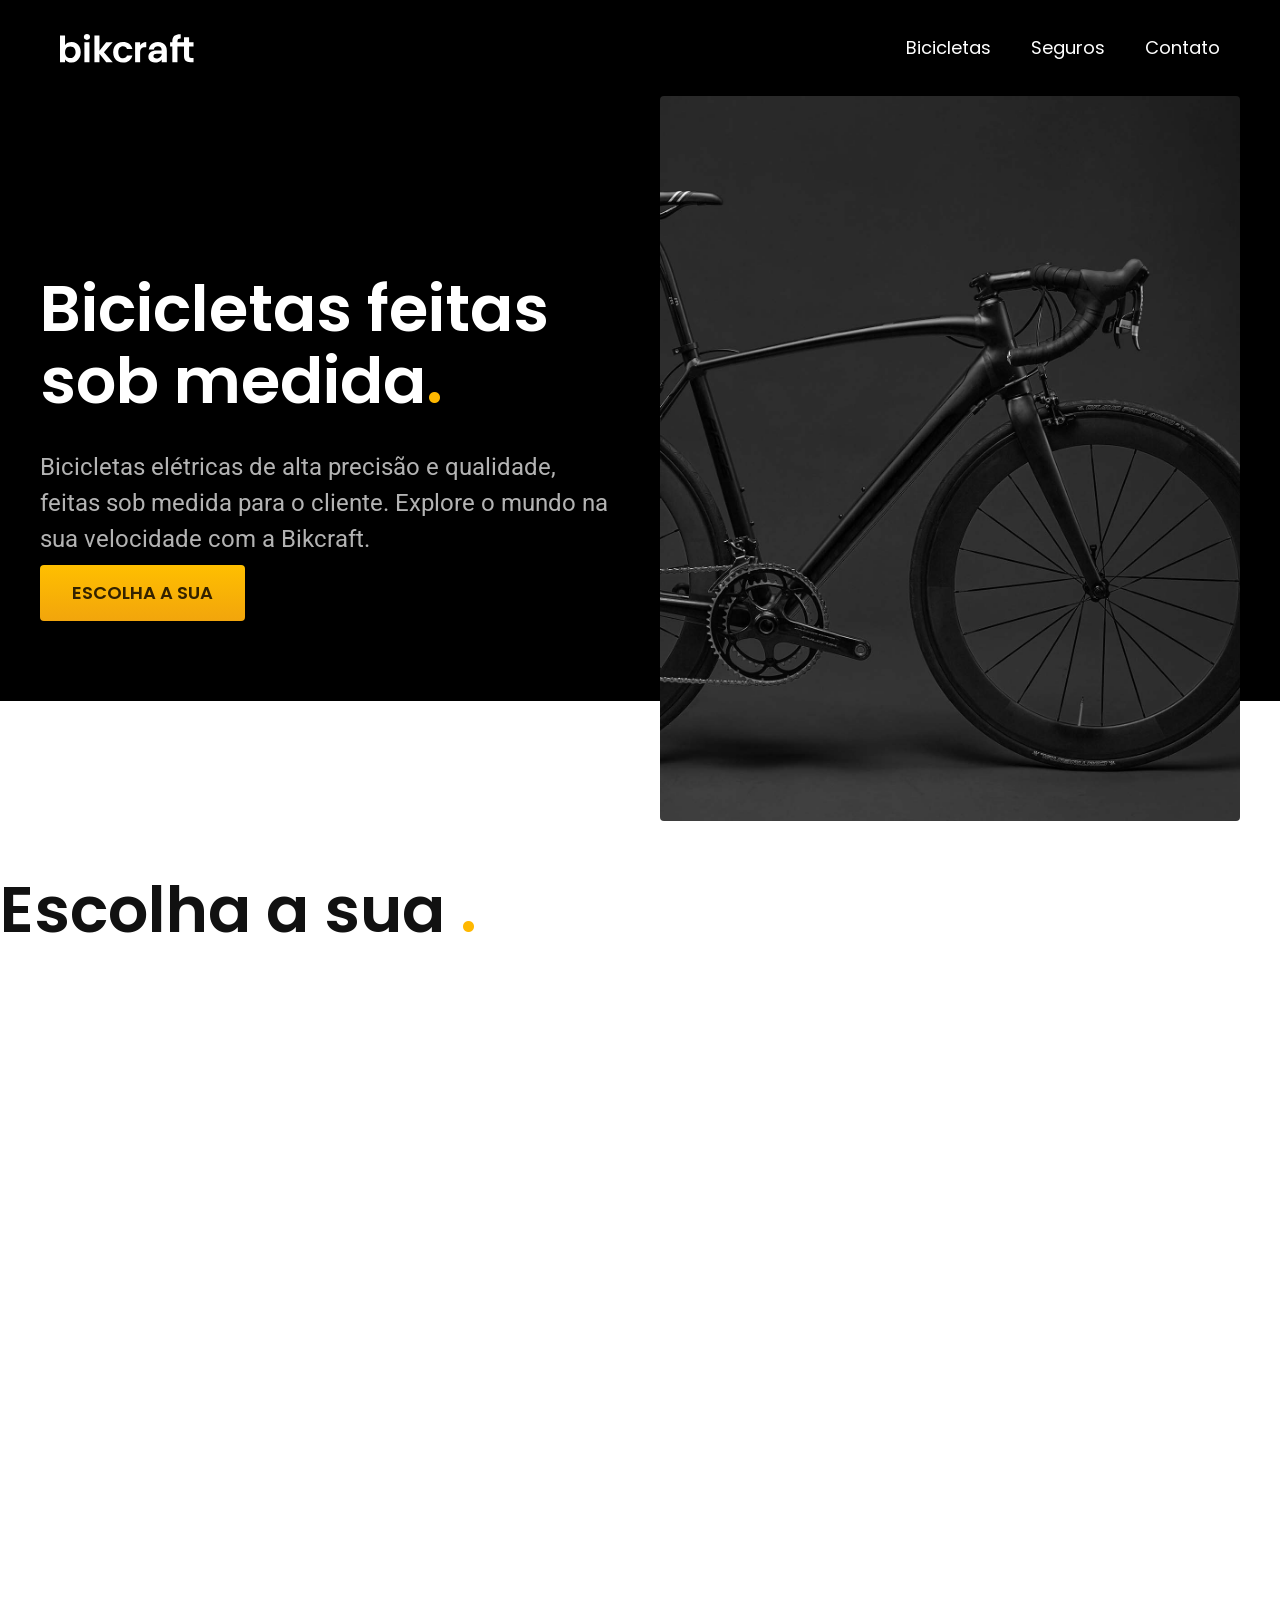
==== index.html @ 8a31b8ec "variáveis de cores e tipografia" ====
<!DOCTYPE html>
<html lang="en">
<head>
    <meta charset="UTF-8">
    <meta name="viewport" content="width=device-width, initial-scale=1.0">
    <title>Bikcraft - Bicicletas Elétricas</title>
    <meta name="description" content="Bicicletas elétricas de alta precisão e qualidade, feitas sob medida para o cliente. Explore o mundo na sua velocidade com a Bikcraft.">

    <link rel="preconnect" href="https://fonts.googleapis.com">
    <link rel="preconnect" href="https://fonts.gstatic.com" crossorigin>
    <link href="https://fonts.googleapis.com/css2?family=Poppins:wght@400;600&family=Roboto:wght@400;500&display=swap" rel="stylesheet">

    <link rel="stylesheet" href="./css/style.css">
</head>
<body>
    <header class="header-bg">
        <div class="header">
            <a href="./"><img src="./img/bikcraft.svg " alt="Bikcraft"></a>
            
            <nav aria-label="primaria" >
                <ul class="header-menu font-1-m">
                    <li><a href="./pages/bicicletas.html">Bicicletas</a></li>
                    <li> <a href="./pages/seguros.html">Seguros</a></li>
                    <li><a href="./pages/contato.html">Contato</a></li>
                </ul>
            </nav>
        </div>
    </header>

    <main class="introducao-bg">
        <div class="introducao">
            <div class="introducao-conteudo">
                <h1 class="font-1-xxl">Bicicletas feitas sob medida<span class="cor-p1">.</span></h1>
                <p class="font-2-l">Bicicletas elétricas de alta precisão e qualidade,  feitas sob medida para o cliente. Explore o mundo na sua velocidade com a Bikcraft. </p>
                <a class="botao" href="./pages/bicicletas.html">Escolha a sua</a>
            </div>
            <div >
                <img src="./img/fotos/introducao.jpg" alt="Bicicleta elétrica preta.">
            </div>
        </div>
    </main>

    <h2 class="font-1-xxl">Escolha a sua <span class="cor-p1">.</span></h2>
</body>
</html>
---- css/style.css ----
@import "./global/global.css";
@import "./utilidades/cores.css";
@import "./utilidades/tipografia.css";

@import "./global/header.css";

@import "./home/introducao.css";


@import "./utilidades/componentes.css";
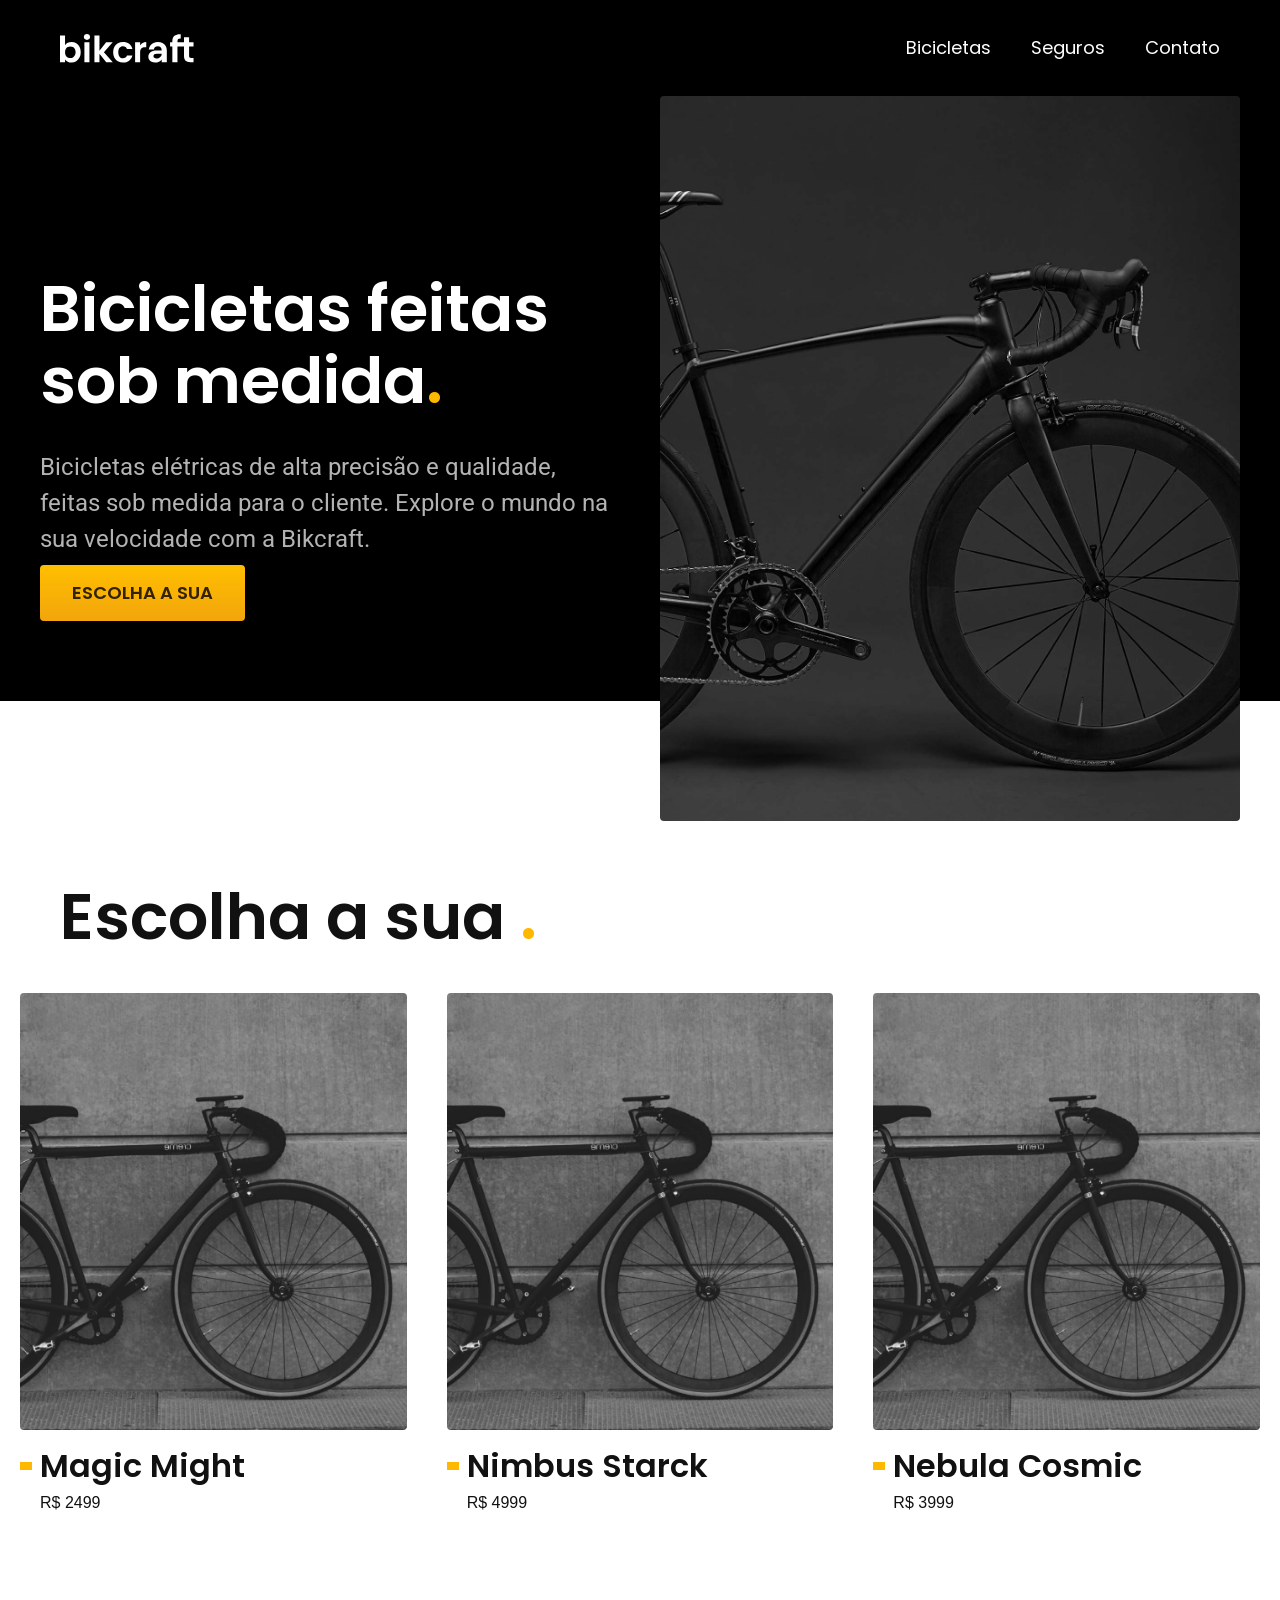
==== commit 4db07814: "style: pag. bicicletas" ====
--- a/index.html
+++ b/index.html
@@ -40,6 +40,36 @@
         </div>
     </main>
 
-    <h2 class="font-1-xxl">Escolha a sua <span class="cor-p1">.</span></h2>
+    <article class="bicicletas-lista">
+        <h2 class="font-1-xxl">Escolha a sua <span class="cor-p1">.</span></h2>
+
+        <ul>
+            <li>
+                <a href="./pages/bicicletas/magic.html">
+                    <img src="./img/bicicletas/magic-home.jpg" alt="Bicicleta preta">
+                    <h3 class="font-1-xl">Magic Might</h3>
+                    <span class="font-2m cor-8">R$ 2499</span>
+                </a>
+            </li>
+
+            <li>
+                <a href="./pages/bicicletas/nimbus.html">
+                    <img src="./img/bicicletas/magic-home.jpg" alt="Bicicleta preta">
+                    <h3 class="font-1-xl">Nimbus Starck</h3>
+                    <span class="font-2m cor-8">R$ 4999</span>
+                </a>
+            </li>
+
+            <li>
+                <a href="./pages/bicicletas/nebula.html">
+                    <img src="./img/bicicletas/magic-home.jpg" alt="Bicicleta preta">
+                    <h3 class="font-1-xl">Nebula Cosmic</h3>
+                    <span class="font-2m cor-8">R$ 3999</span>
+                </a>
+            </li>
+        </ul>
+    </article>
+
+    
 </body>
 </html>
--- a/css/style.css
+++ b/css/style.css
@@ -9,3 +9,4 @@
 
 @import "./utilidades/componentes.css";
 
+@import "./bicicletas/bicicletas-lista.css";
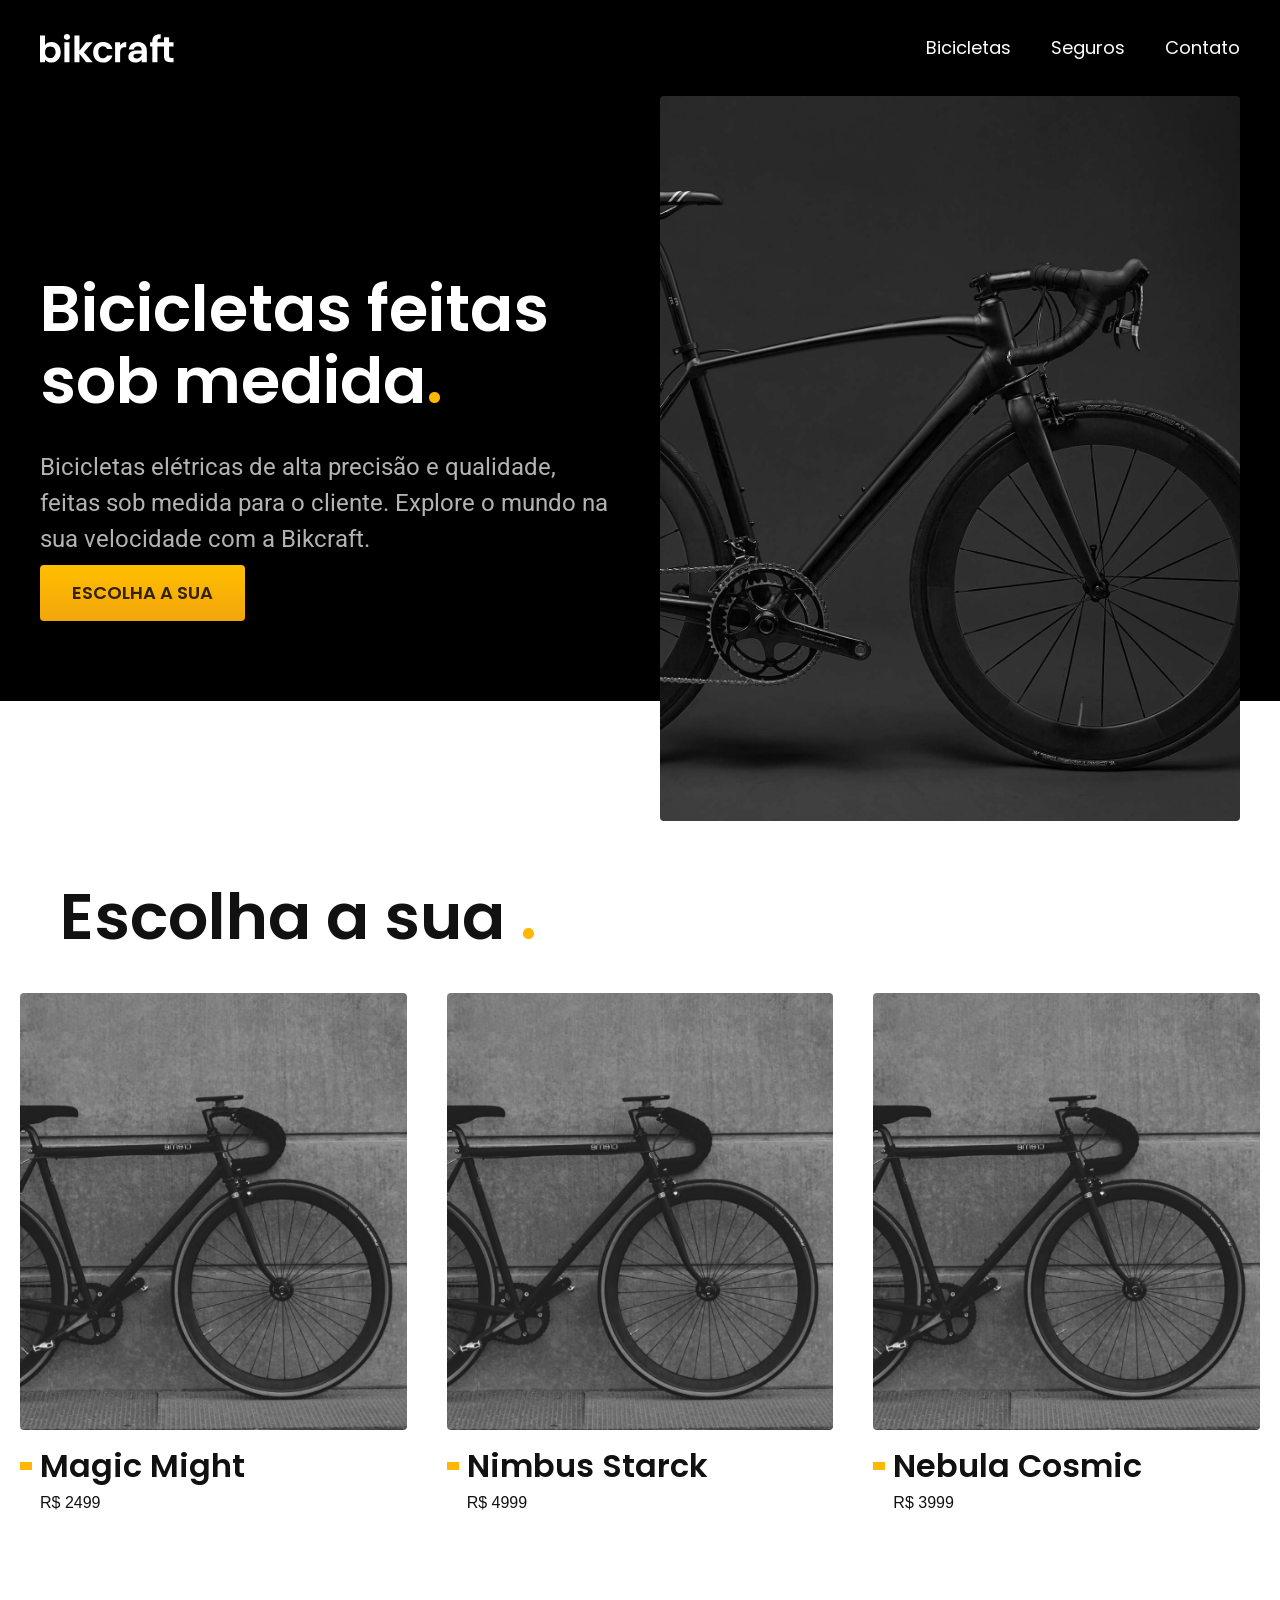
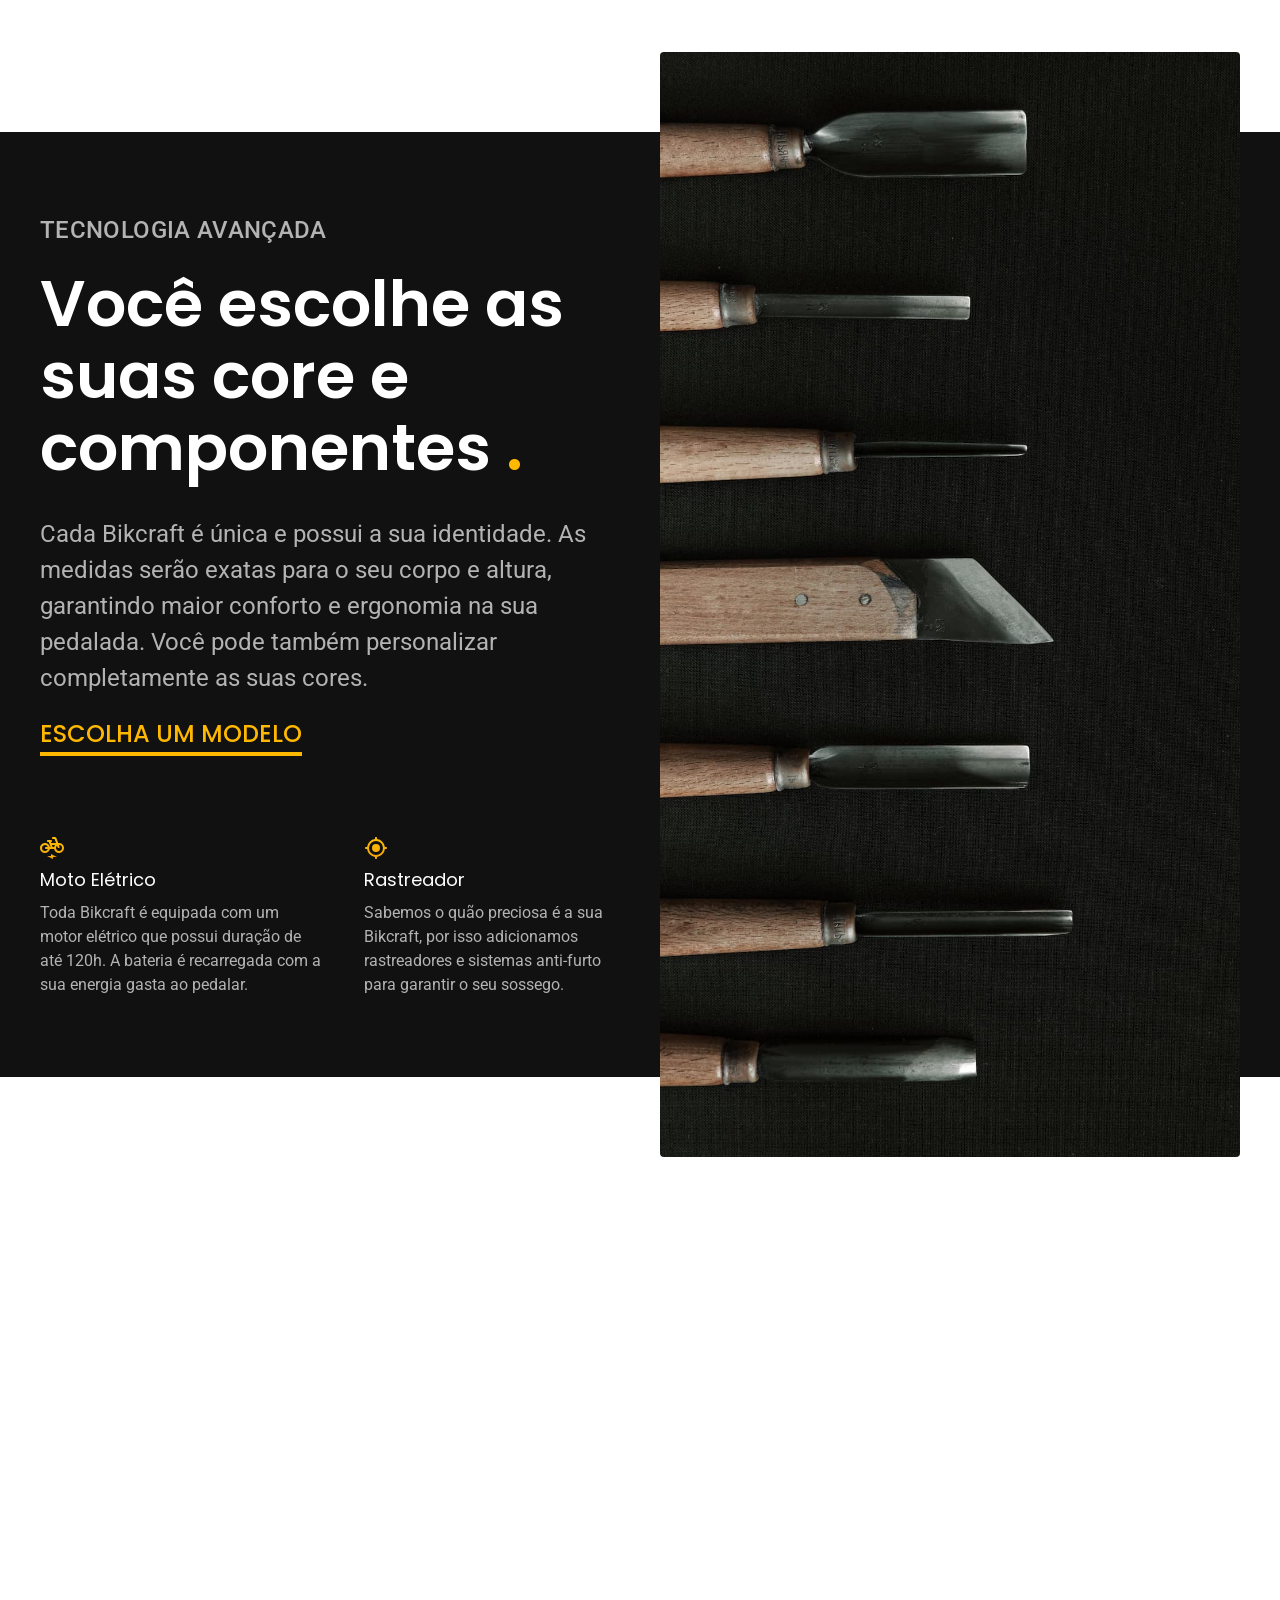
==== commit 1cac2f70: "style: pag. tecnologia" ====
--- a/index.html
+++ b/index.html
@@ -14,7 +14,7 @@
 </head>
 <body>
     <header class="header-bg">
-        <div class="header">
+        <div class="header container">
             <a href="./"><img src="./img/bikcraft.svg " alt="Bikcraft"></a>
             
             <nav aria-label="primaria" >
@@ -28,7 +28,7 @@
     </header>
 
     <main class="introducao-bg">
-        <div class="introducao">
+        <div class="introducao container">
             <div class="introducao-conteudo">
                 <h1 class="font-1-xxl">Bicicletas feitas sob medida<span class="cor-p1">.</span></h1>
                 <p class="font-2-l">Bicicletas elétricas de alta precisão e qualidade,  feitas sob medida para o cliente. Explore o mundo na sua velocidade com a Bikcraft. </p>
@@ -41,7 +41,7 @@
     </main>
 
     <article class="bicicletas-lista">
-        <h2 class="font-1-xxl">Escolha a sua <span class="cor-p1">.</span></h2>
+        <h2 class="container font-1-xxl">Escolha a sua <span class="cor-p1">.</span></h2>
 
         <ul>
             <li>
@@ -70,6 +70,38 @@
         </ul>
     </article>
 
+    <article class="tecnologia-bg">
+        <div class="tecnologia container">
+            <div class="tecnologia-conteudo">
+                <span class="font-2-l-b cor-5">Tecnologia Avançada</span>
+                <h2 class="font-1-xxl cor-1">Você escolhe as suas core e componentes <span class="cor-p1">.</span></h2>
+                <p class="font-2-l cor-5">Cada Bikcraft é única e possui a sua identidade. As medidas serão exatas para o seu corpo e altura, garantindo maior conforto e ergonomia na sua pedalada. Você pode também personalizar completamente as suas cores.
+            </p>
+            <a class="link" href="./pages/bicicletas.html">Escolha um modelo</a>
+
+            <div class="tecnologia-vantagens">
+                <div>
+                    <img src="./img/icones/eletrica.svg" alt="">
+                    <h3 class="font-1-m cor-1">Moto Elétrico</h3>
+                    <p class="font-2-s cor-5">Toda Bikcraft é equipada com um motor elétrico que possui duração de até 120h. A bateria é recarregada com a sua energia gasta ao pedalar.</p>
+                </div>
+
+                <div>
+                    <img src="./img/icones/rastreador.svg" alt="">
+                    <h3 class="font-1-m cor-1">Rastreador</h3>
+                    <p class="font-2-s cor-5">Sabemos o quão preciosa é a sua Bikcraft, por isso adicionamos rastreadores e sistemas anti-furto para garantir o seu sossego.</p>
+                </div>
+
+            </div>
+           
+        </div>
+            <div class="tecnologia-img">
+                <img src="./img/fotos/tecnologia.jpg" alt="">
+            </div>
+        </div>
+
+    </article>
+
     
 </body>
 </html>
--- a/css/style.css
+++ b/css/style.css
@@ -5,6 +5,7 @@
 @import "./global/header.css";
 
 @import "./home/introducao.css";
+@import "./home/tecnologia.css";
 
 
 @import "./utilidades/componentes.css";
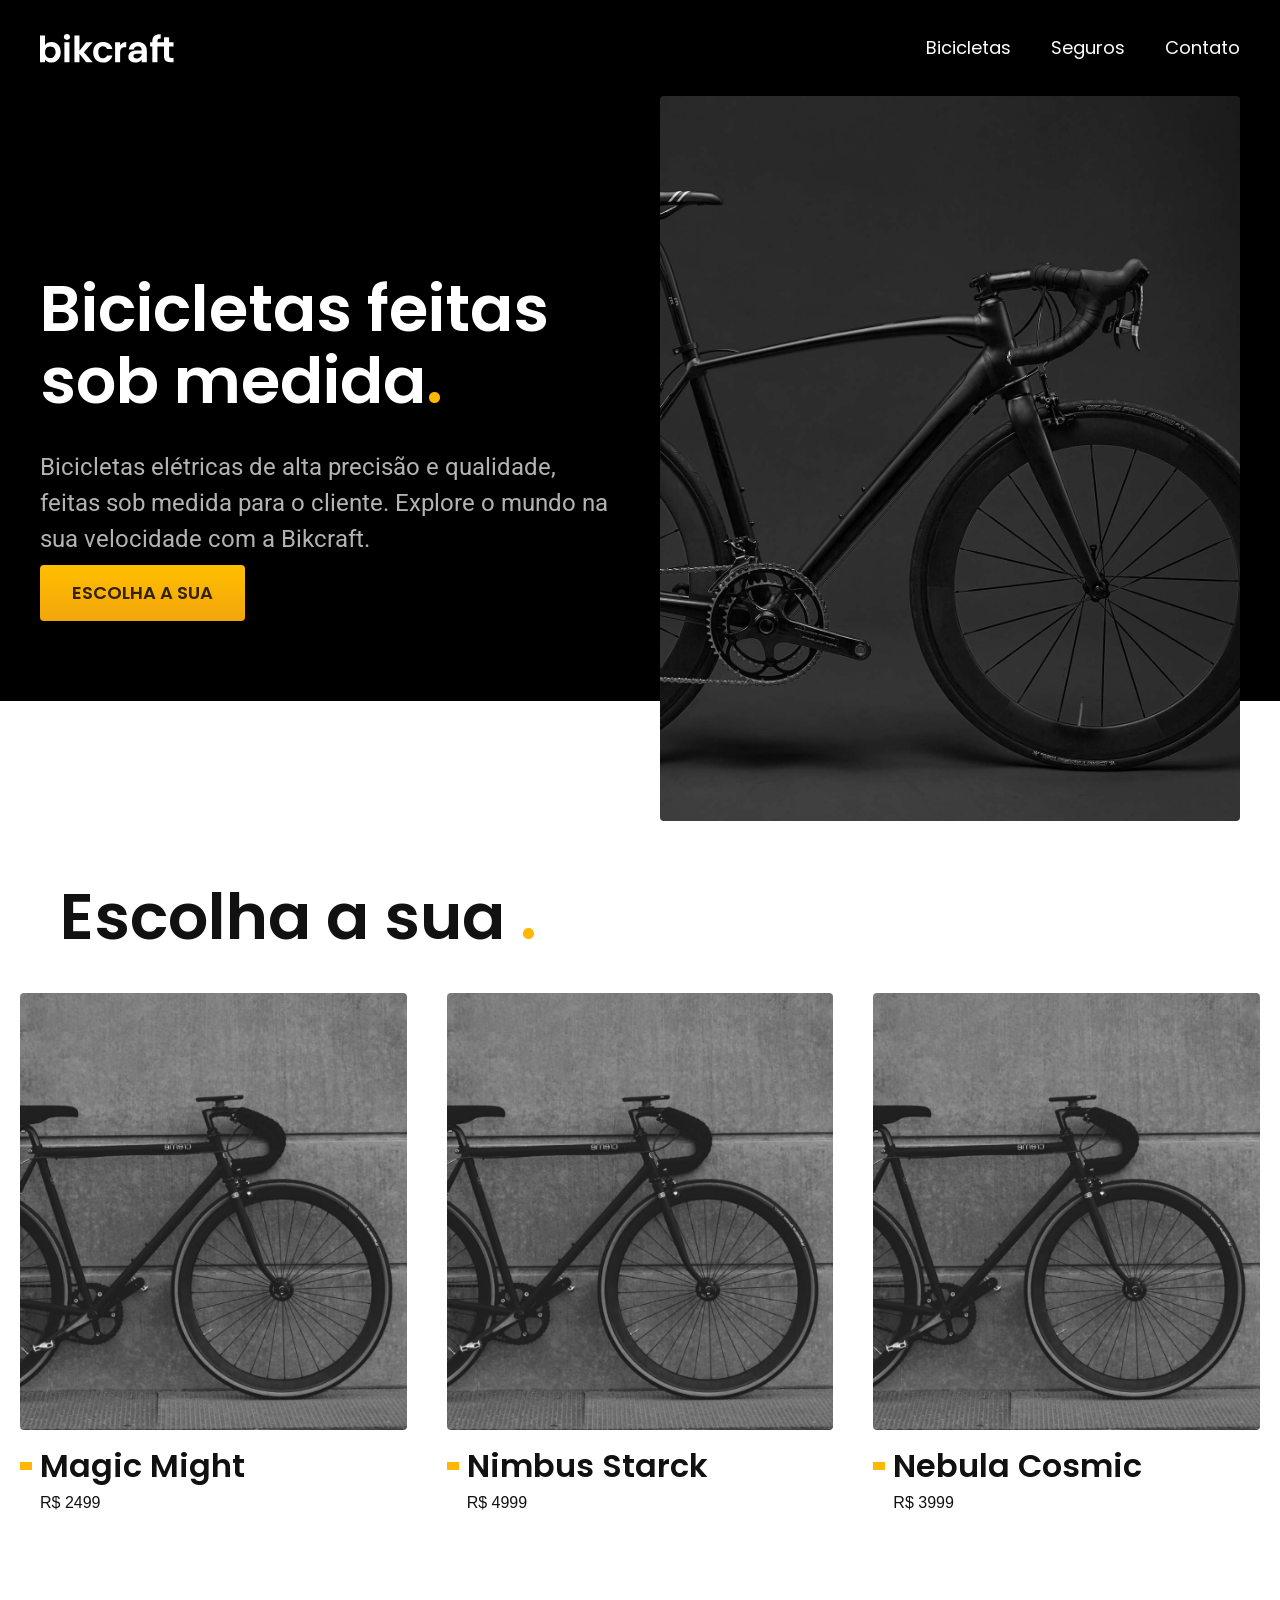
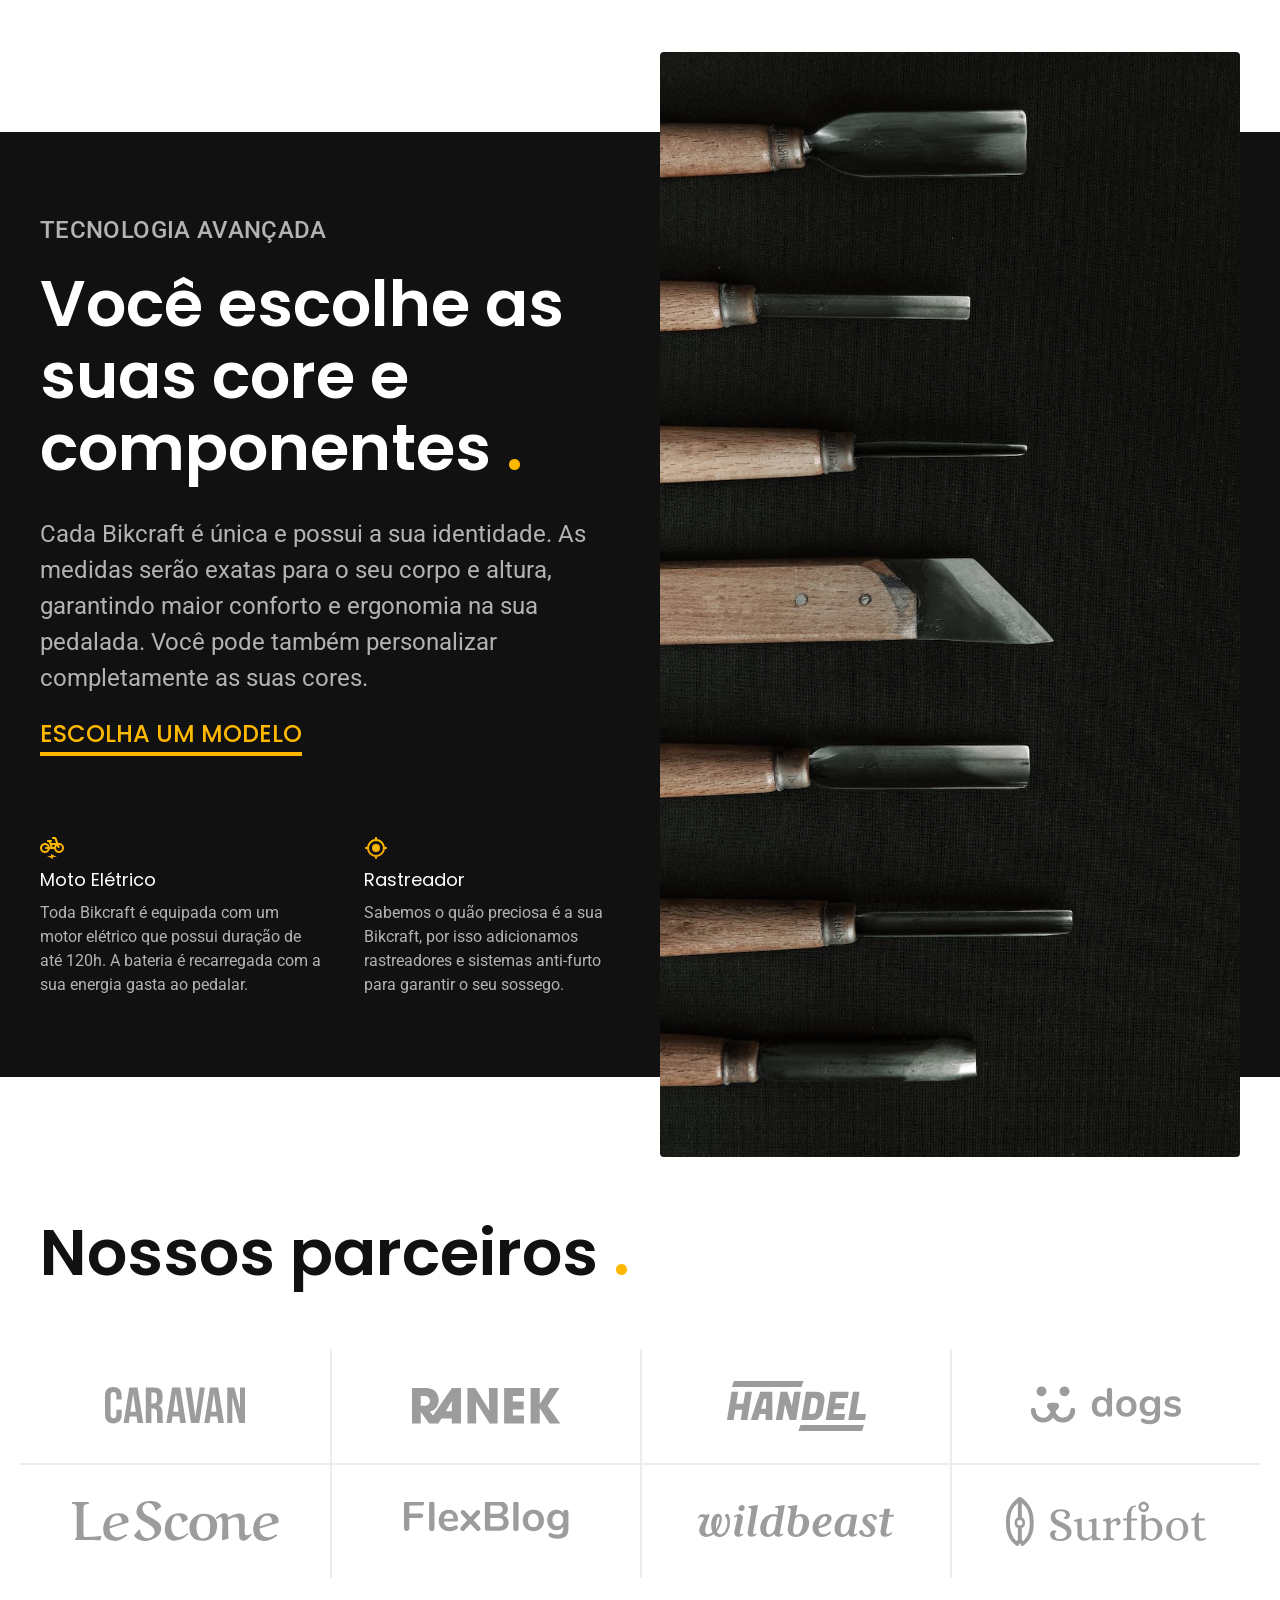
==== commit 59b9a13b: "style: pag. parceiros" ====
--- a/index.html
+++ b/index.html
@@ -99,8 +99,23 @@
                 <img src="./img/fotos/tecnologia.jpg" alt="">
             </div>
         </div>
+    </article>
 
-    </article>
+    <section class="parceiros" aria-label="Nossos Parceiros">
+        <h2 class="container font-1-xxl">Nossos parceiros <span class="cor-p1">.</span></h2>
+
+        <ul>
+            <li><img src="./img/parceiros/caravan.svg" alt="caravan"></li>
+            <li><img src="./img/parceiros/ranek.svg" alt="ranek"></li>
+            <li><img src="./img/parceiros/handel.svg" alt="handel"></li>
+            <li><img src="./img/parceiros/dogs.svg" alt="dogs"></li>
+            <li><img src="./img/parceiros/lescone.svg" alt="lescone"></li>
+            <li><img src="./img/parceiros/flexblog.svg" alt="flexblog"></li>
+            <li><img src="./img/parceiros/wildbeast.svg" alt="wildbeast"></li> 
+            <li><img src="./img/parceiros/surfbot.svg" alt="surfbot"></li>
+                
+        </ul>
+    </section>
 
     
 </body>
--- a/css/style.css
+++ b/css/style.css
@@ -6,6 +6,7 @@
 
 @import "./home/introducao.css";
 @import "./home/tecnologia.css";
+@import "./home/parceiros.css";
 
 
 @import "./utilidades/componentes.css";
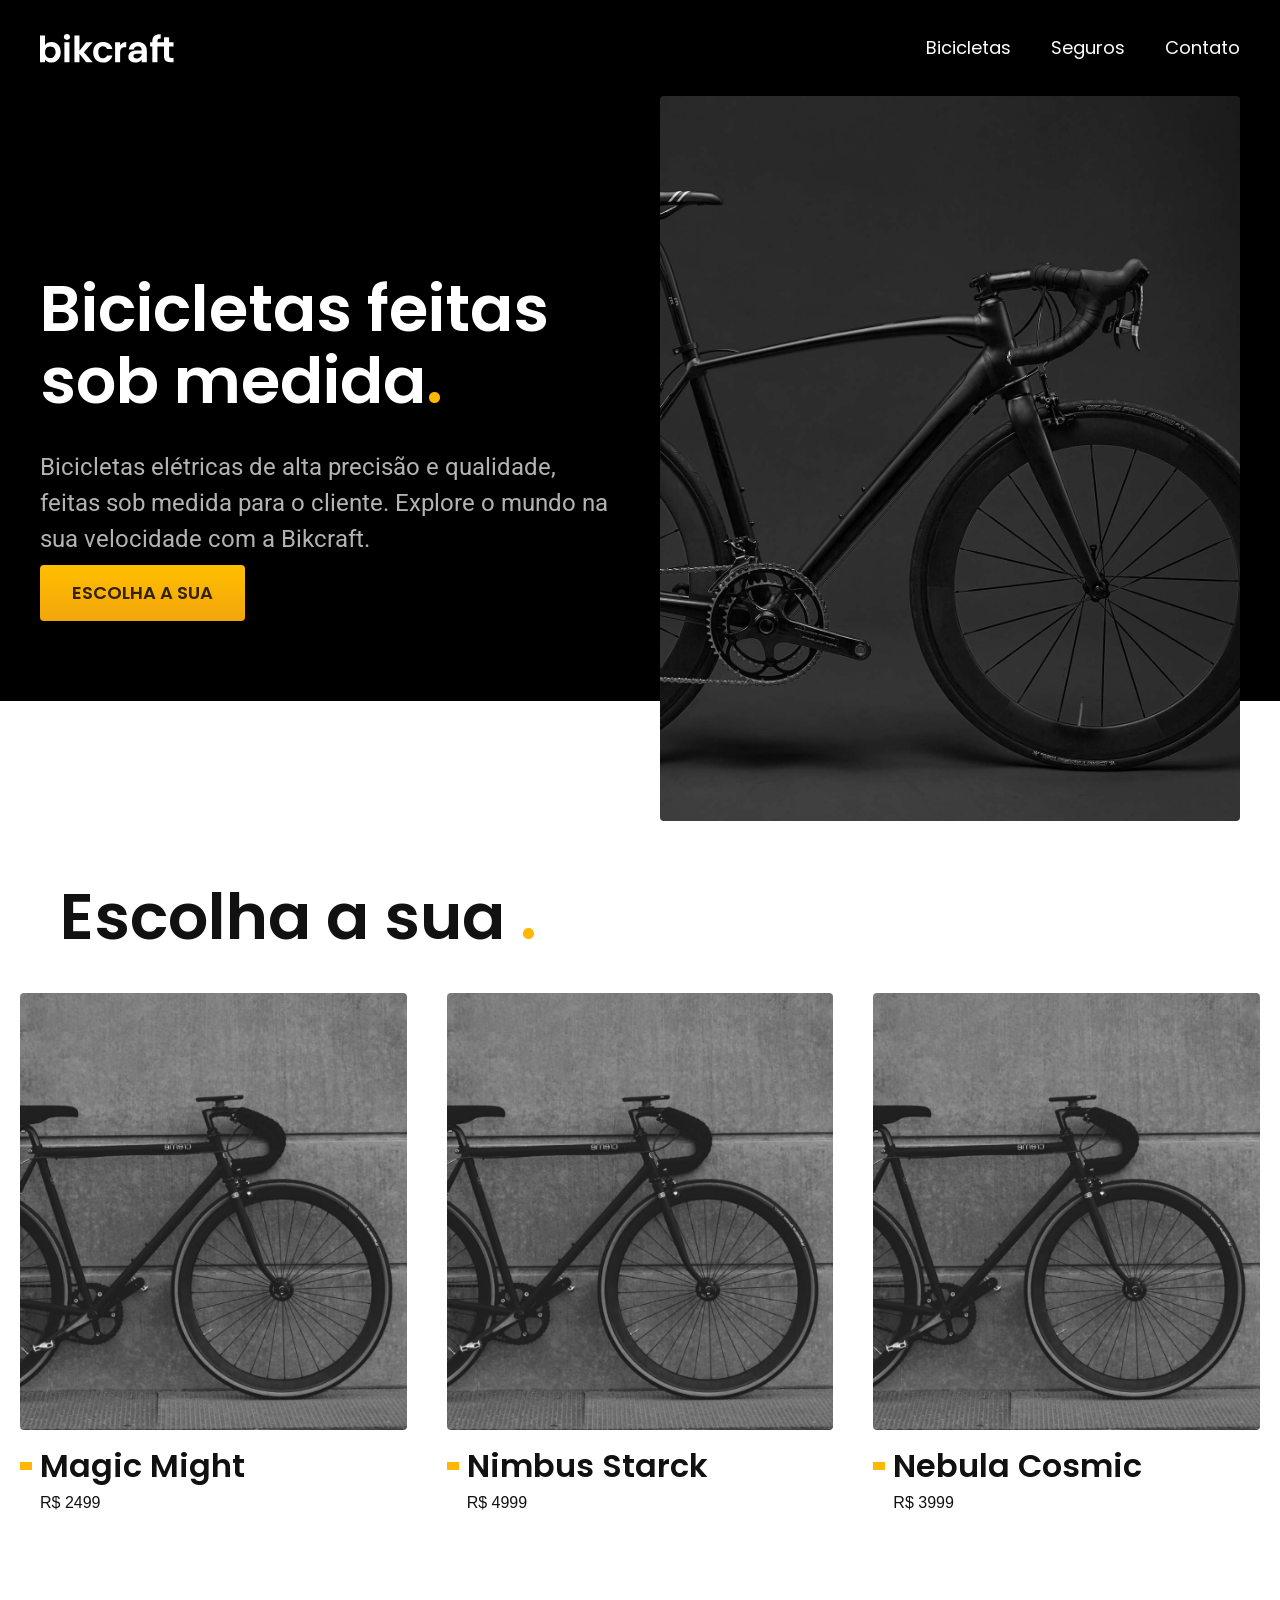
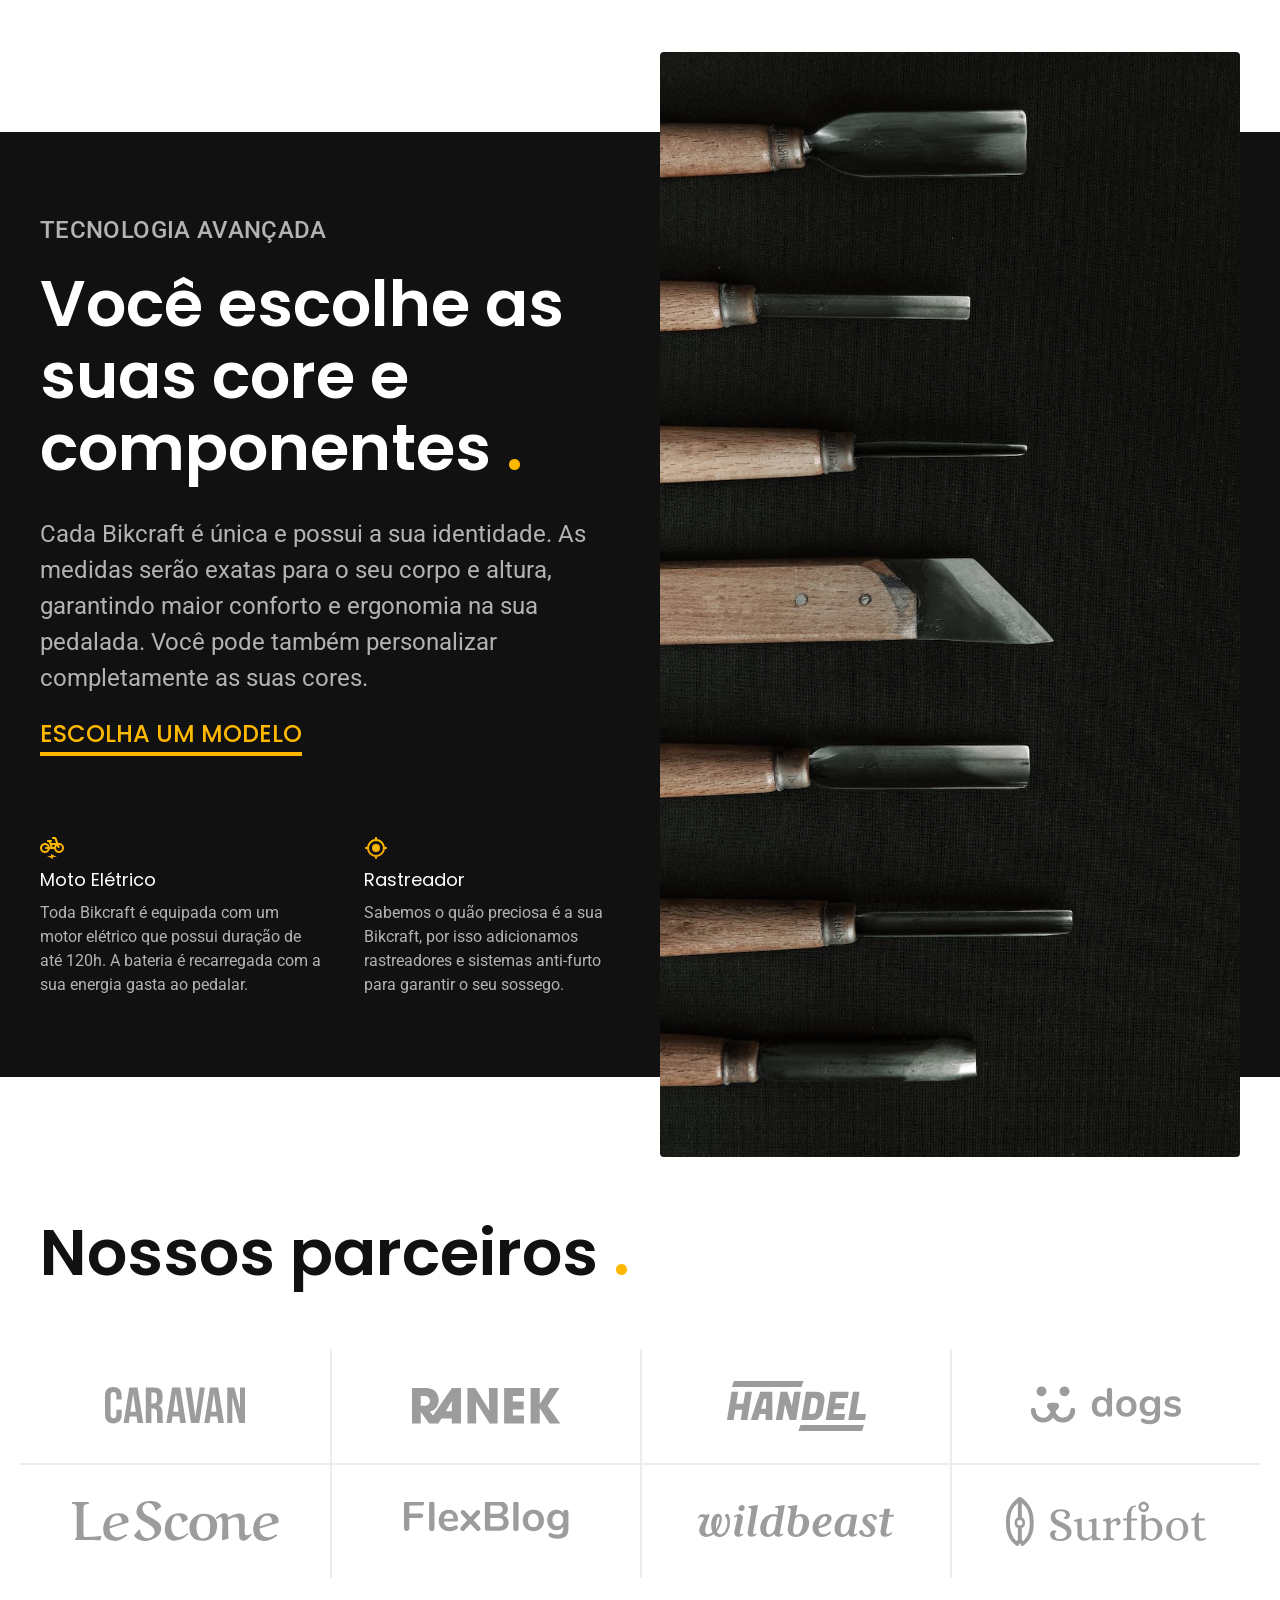
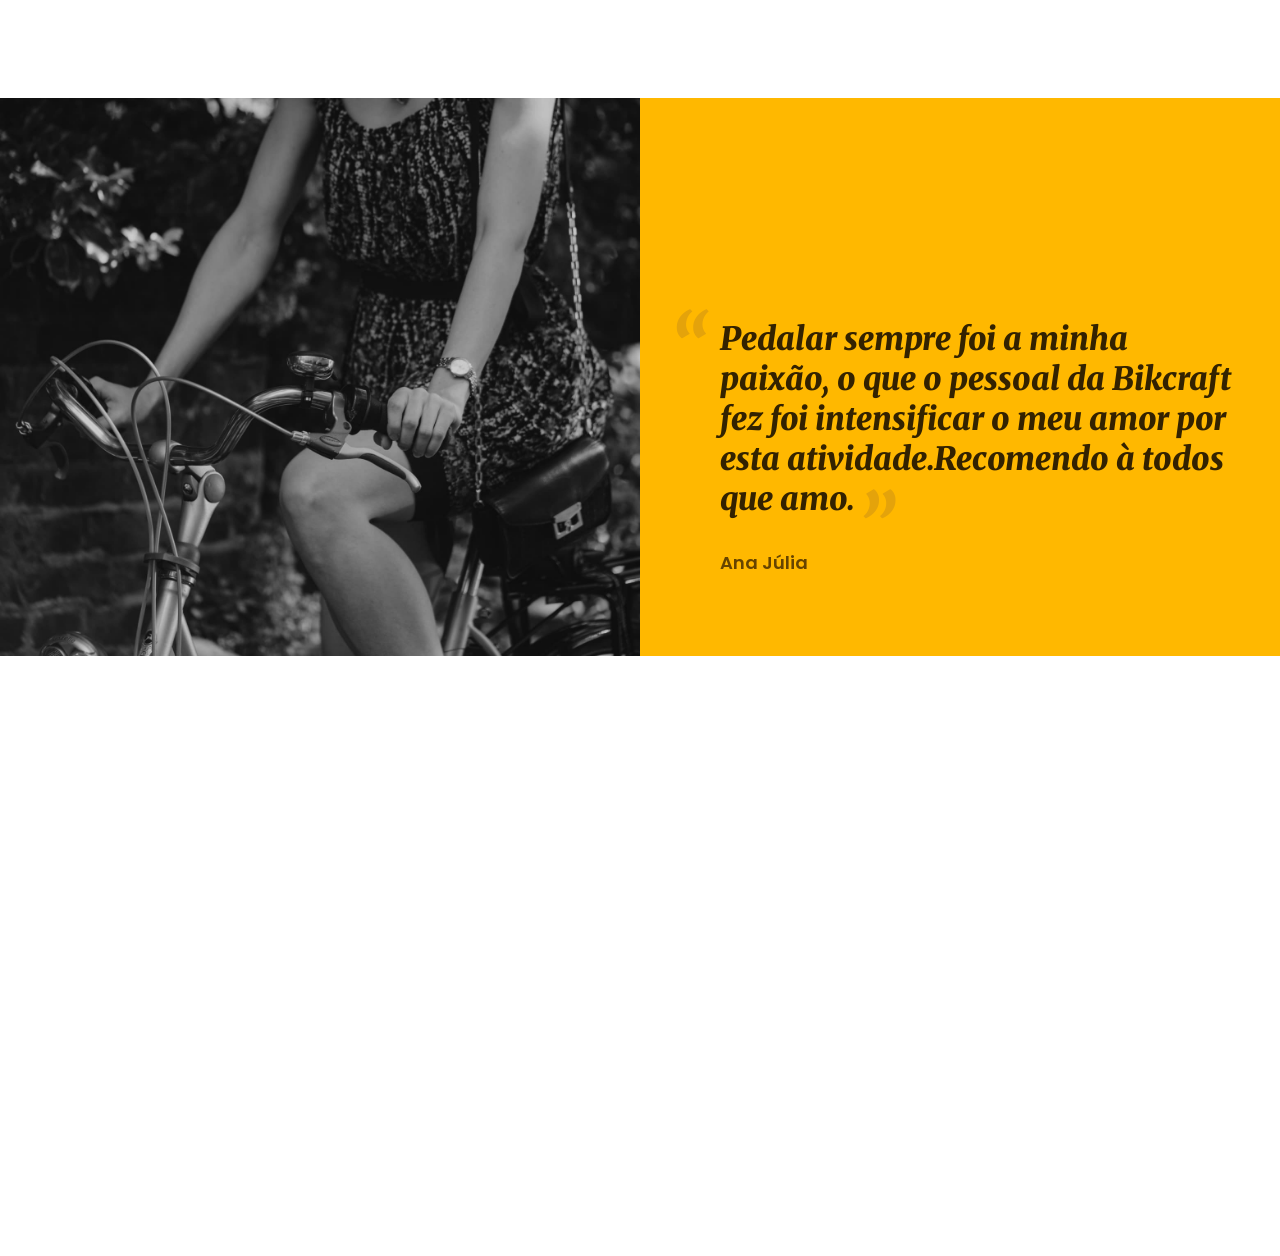
==== commit baade88d: "style: pag. depoimento" ====
--- a/index.html
+++ b/index.html
@@ -117,6 +117,19 @@
         </ul>
     </section>
 
+    <section class="depoimento" aria-label="Depoimento">
+        <div>
+            <img src="./img/fotos/depoimento.jpg" alt="Pessoa pedalando uma bicicleta Bikcraft">
+        </div>
+        <div class="depoimento-conteudo">
+            <blockquote class="font-1-xl cor-p5">
+                <p>
+                    Pedalar sempre foi a minha paixão, o que o pessoal da Bikcraft fez foi intensificar o meu amor por esta atividade.Recomendo à todos que amo.
+                </p>
+            </blockquote>
+            <span class="font-1-m-b cor-p4">Ana Júlia</span>
+        </div>
+    </section>
     
 </body>
 </html>
--- a/css/style.css
+++ b/css/style.css
@@ -7,6 +7,7 @@
 @import "./home/introducao.css";
 @import "./home/tecnologia.css";
 @import "./home/parceiros.css";
+@import "./home/depoimento.css";
 
 
 @import "./utilidades/componentes.css";
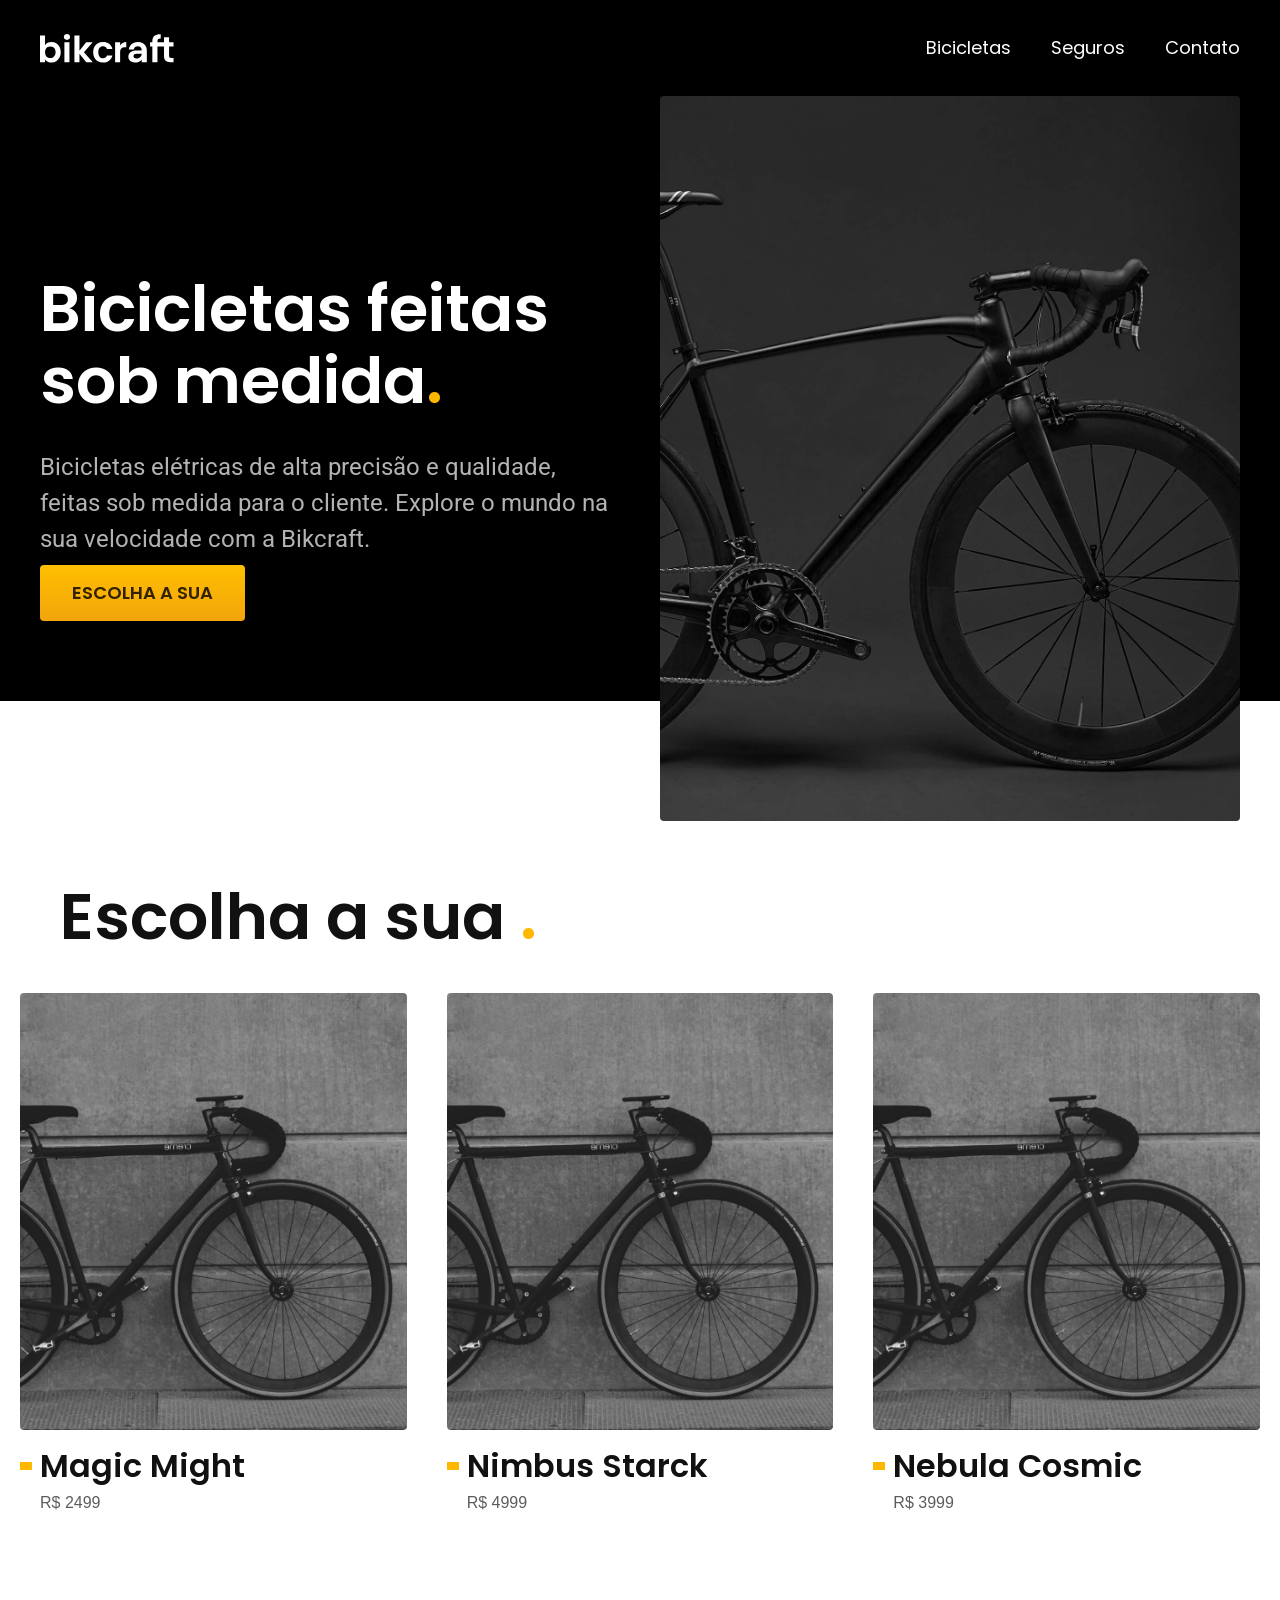
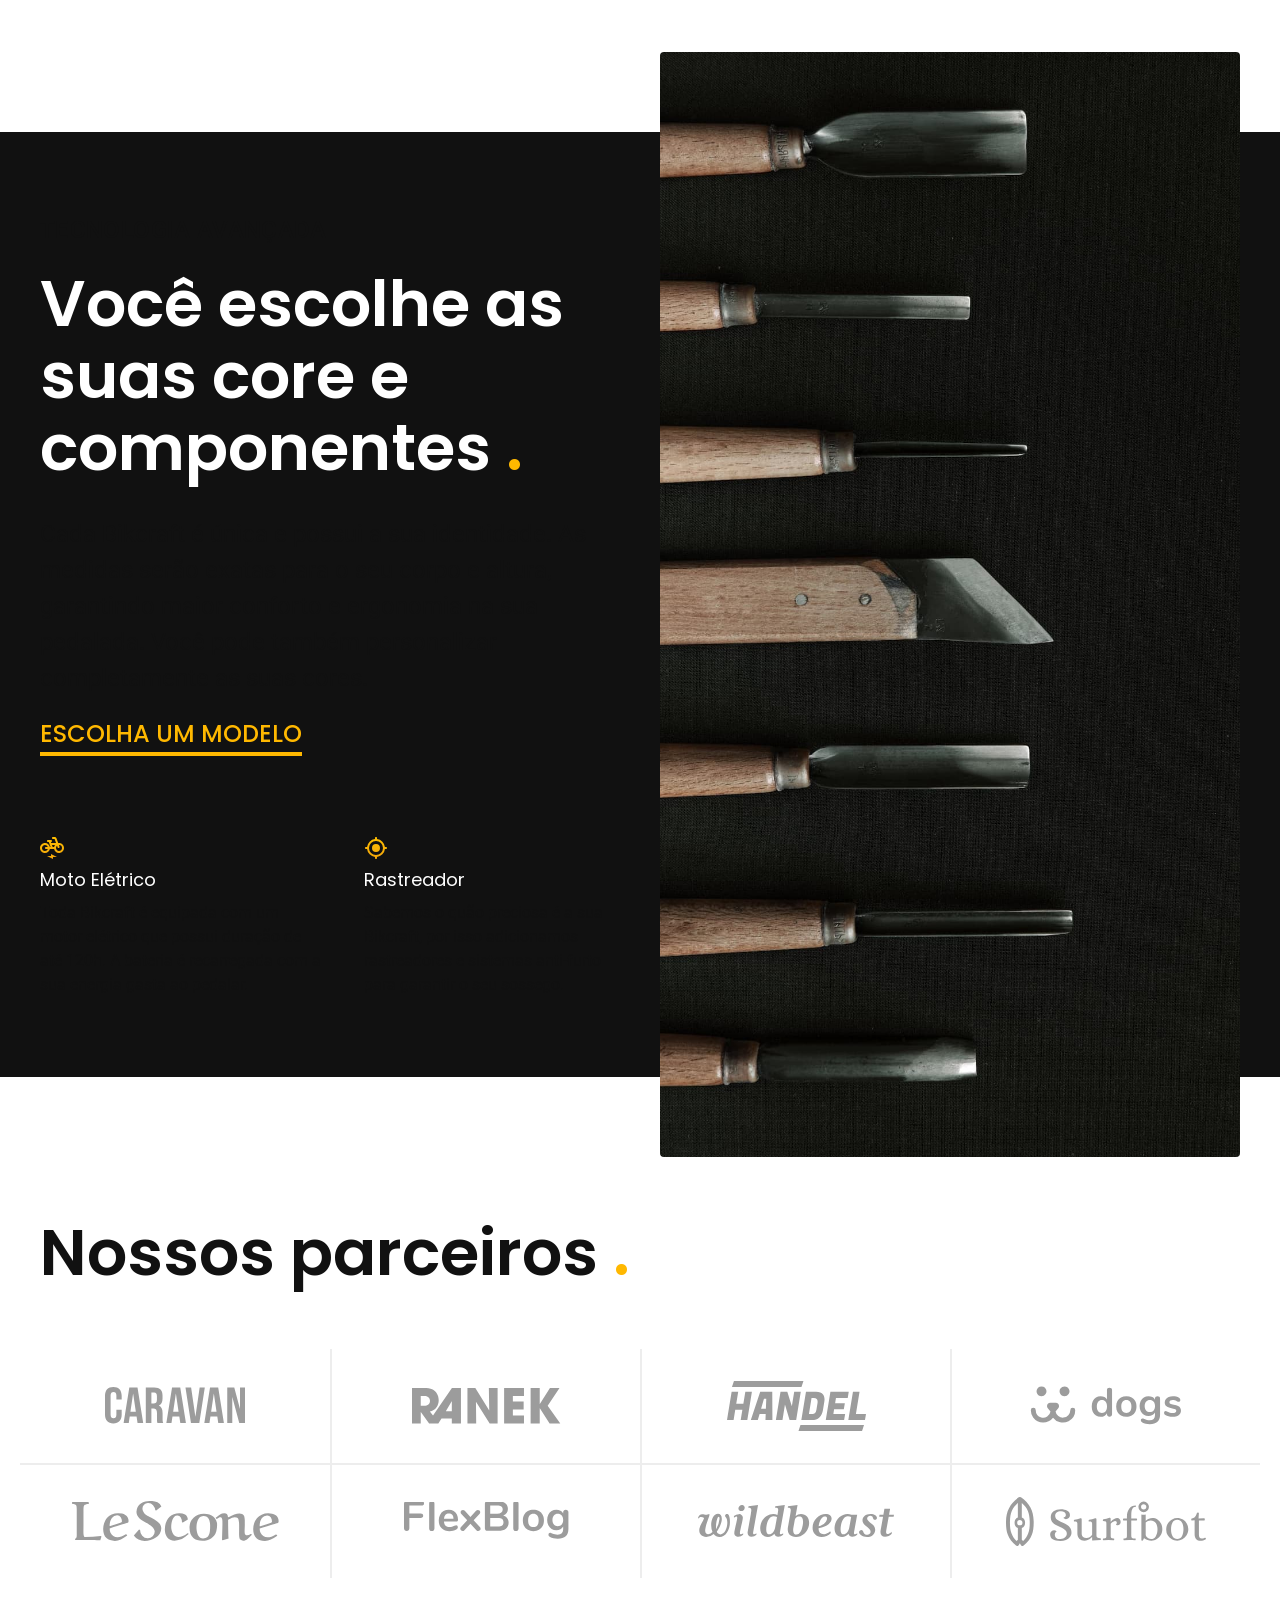
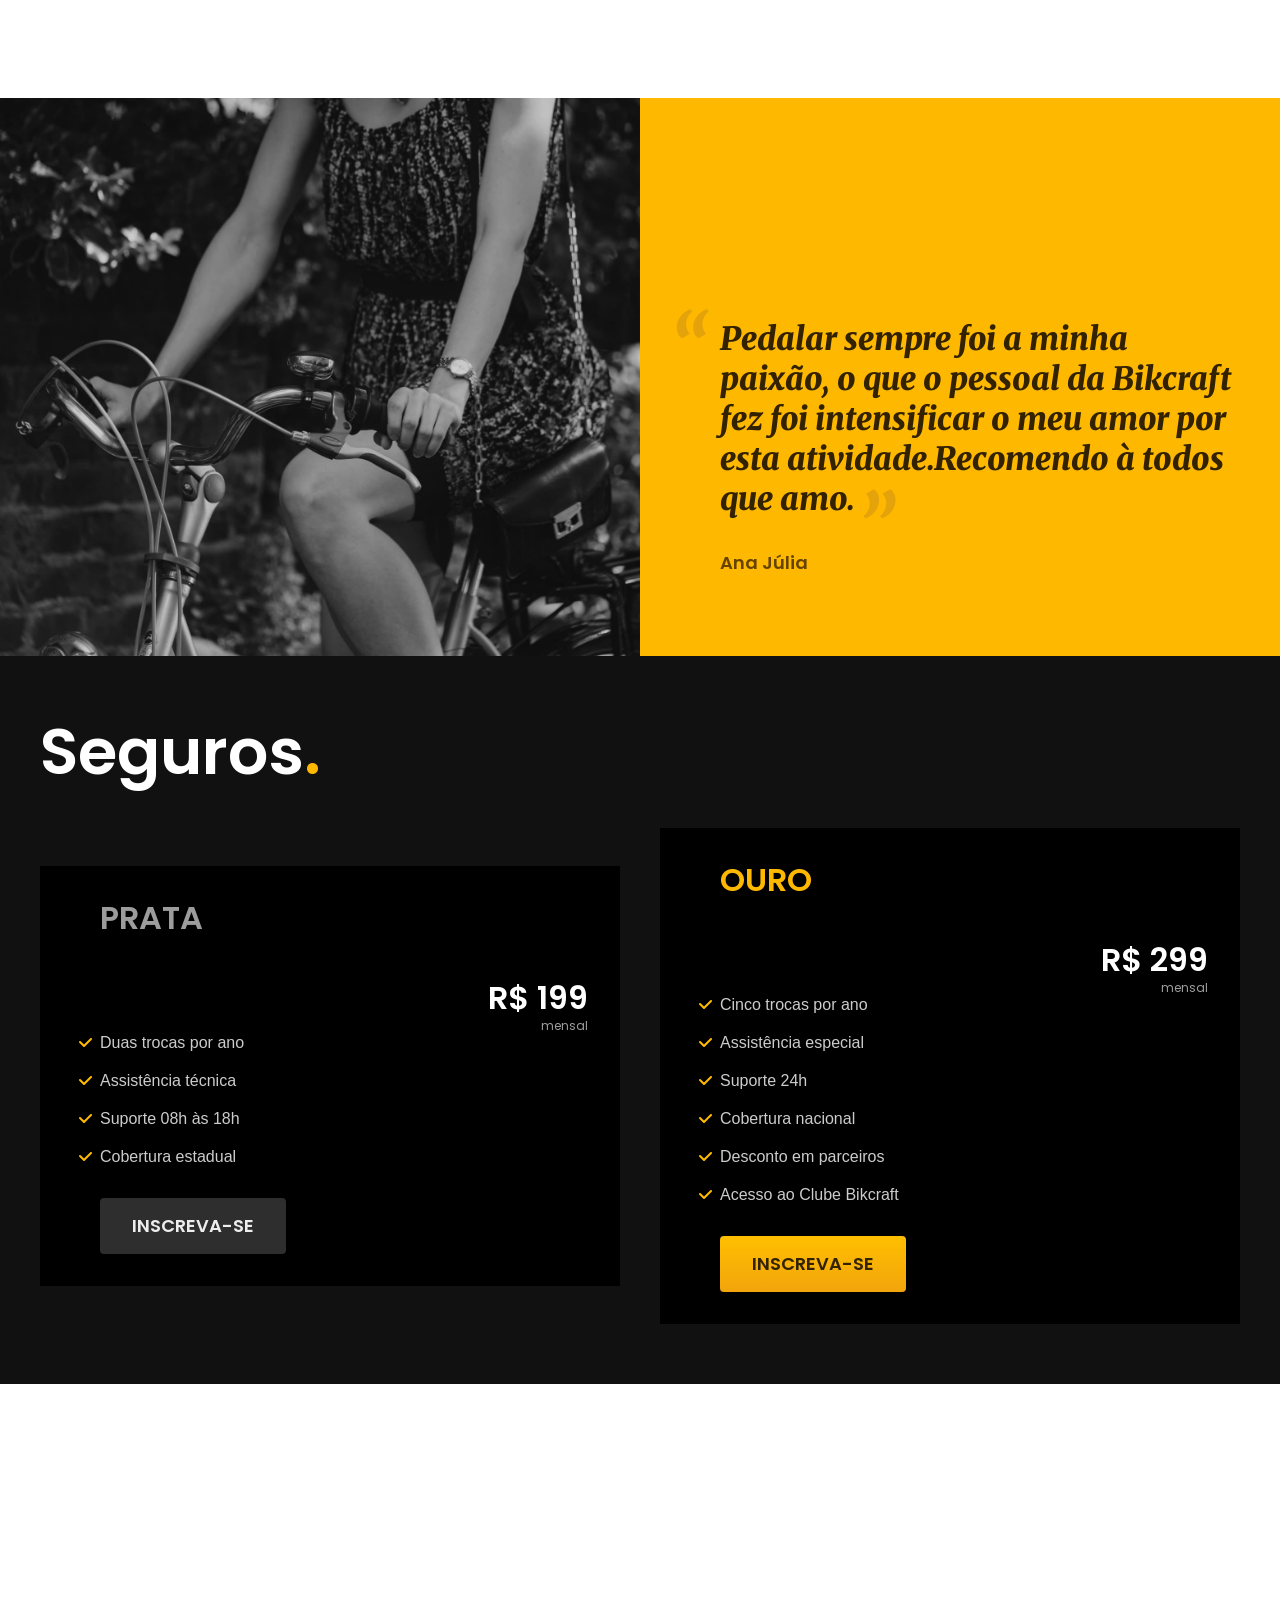
==== commit 12776b92: "style:seguros" ====
--- a/index.html
+++ b/index.html
@@ -130,6 +130,41 @@
             <span class="font-1-m-b cor-p4">Ana Júlia</span>
         </div>
     </section>
+
+    <article class="seguros-bg">
+        <div class="seguros container">
+            <h2 class="font-1-xxl cor-1">Seguros<span class="cor-p1">.</span></h2>
+            <div class="seguros-item">
+                <h3 class="font-1-xl cor-6">PRATA</h3>
+                <span class="font-1-xl cor-1">R$ 199 <span class="font-1-xs cor-6">mensal</span></span>
+
+                <ul class="font-2m cor-4">
+                    <li>Duas trocas por ano</li>
+                    <li>Assistência técnica</li>
+                    <li>Suporte 08h às 18h</li>
+                    <li>Cobertura estadual</li>
+                </ul>
+                <a href="./orcamento.html" class="botao secundario" >Inscreva-se</a>
+
+            </div>
+
+            <div class="seguros-item">
+                <h3 class="font-1-xl cor-p1">OURO</h3>
+                <span class="font-1-xl cor-1">R$ 299 <span class="font-1-xs cor-6">mensal</span></span>
+
+                <ul class="font-2m cor-4">
+                    <li>Cinco trocas por ano</li>
+                    <li>Assistência especial</li>
+                    <li>Suporte 24h</li>
+                    <li>Cobertura nacional</li>
+                    <li>Desconto em parceiros</li>
+                    <li>Acesso ao Clube Bikcraft</li>
+                </ul>
+                <a href="./orcamento.html" class="botao" >Inscreva-se</a>
+
+            </div>
+        </div>
+    </article>
     
 </body>
 </html>
--- a/css/style.css
+++ b/css/style.css
@@ -8,7 +8,7 @@
 @import "./home/tecnologia.css";
 @import "./home/parceiros.css";
 @import "./home/depoimento.css";
-
+@import "./seguros/seguros.css";
 
 @import "./utilidades/componentes.css";
 
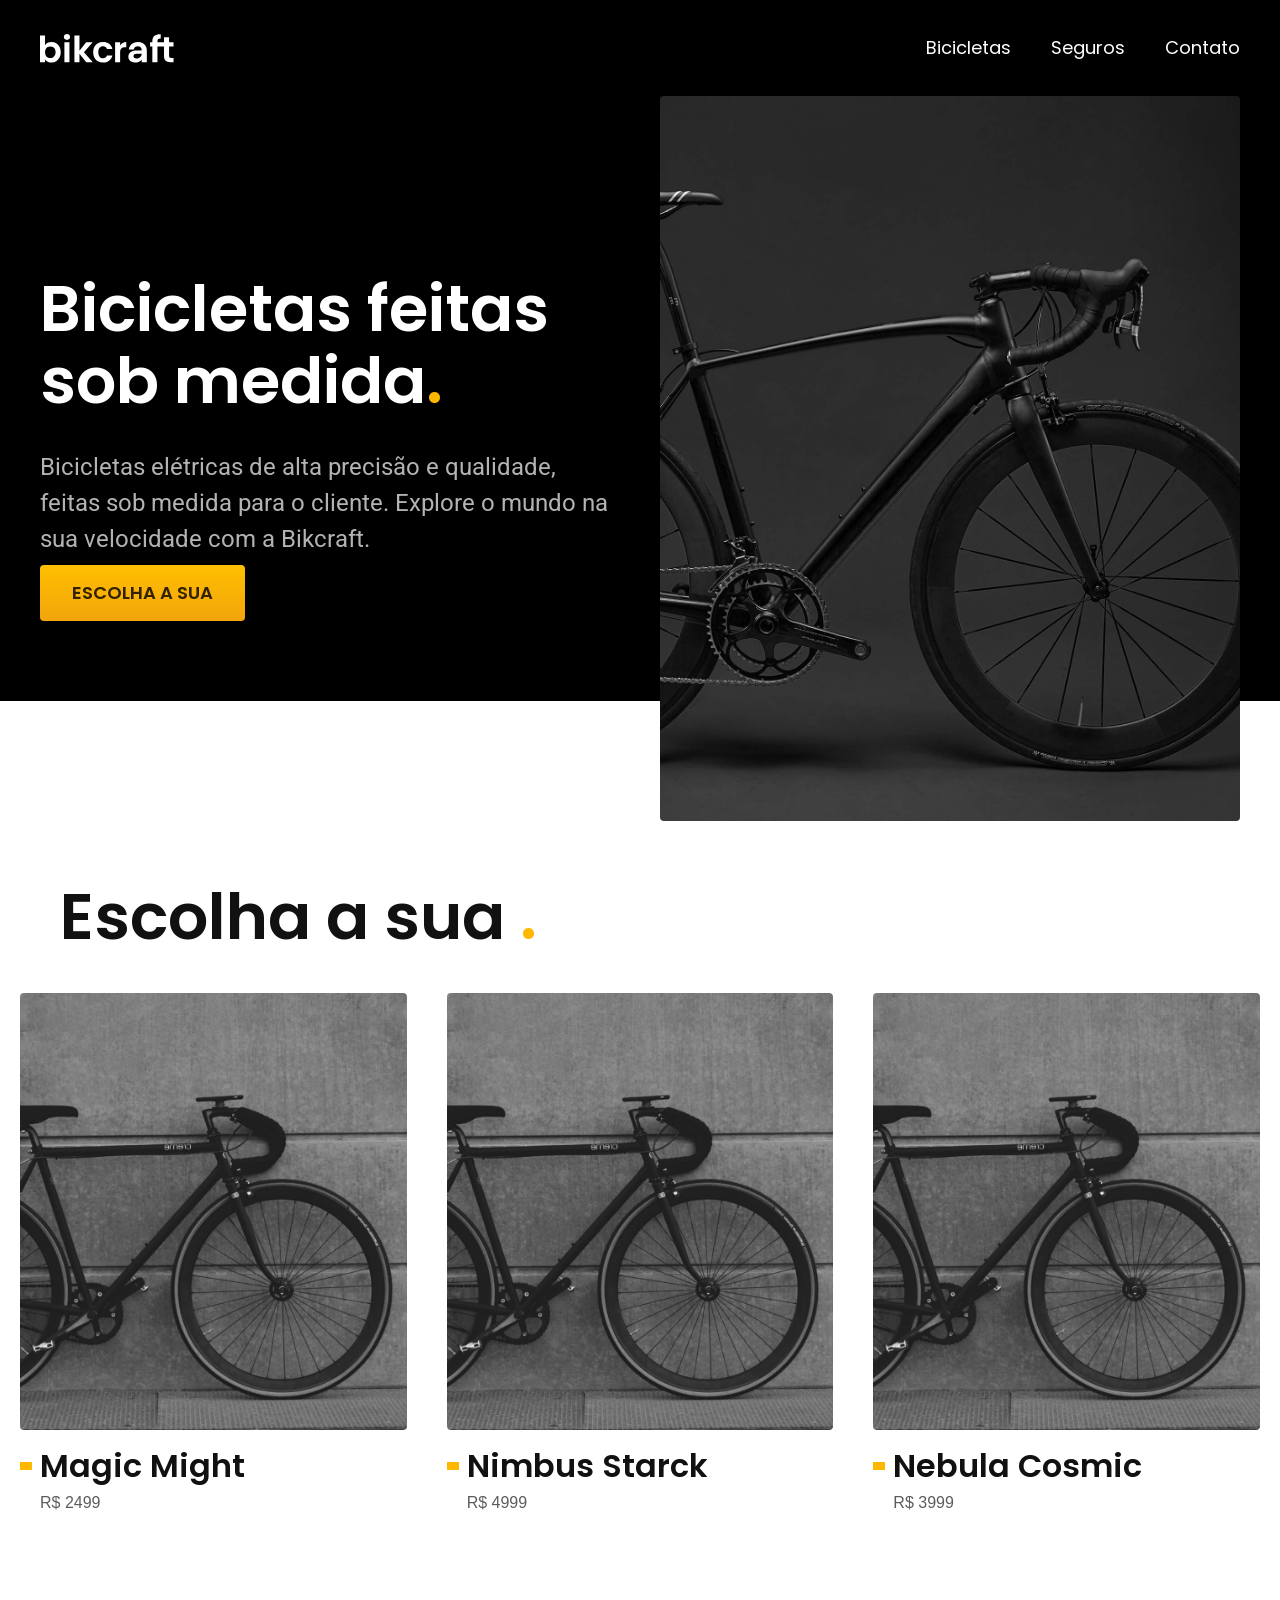
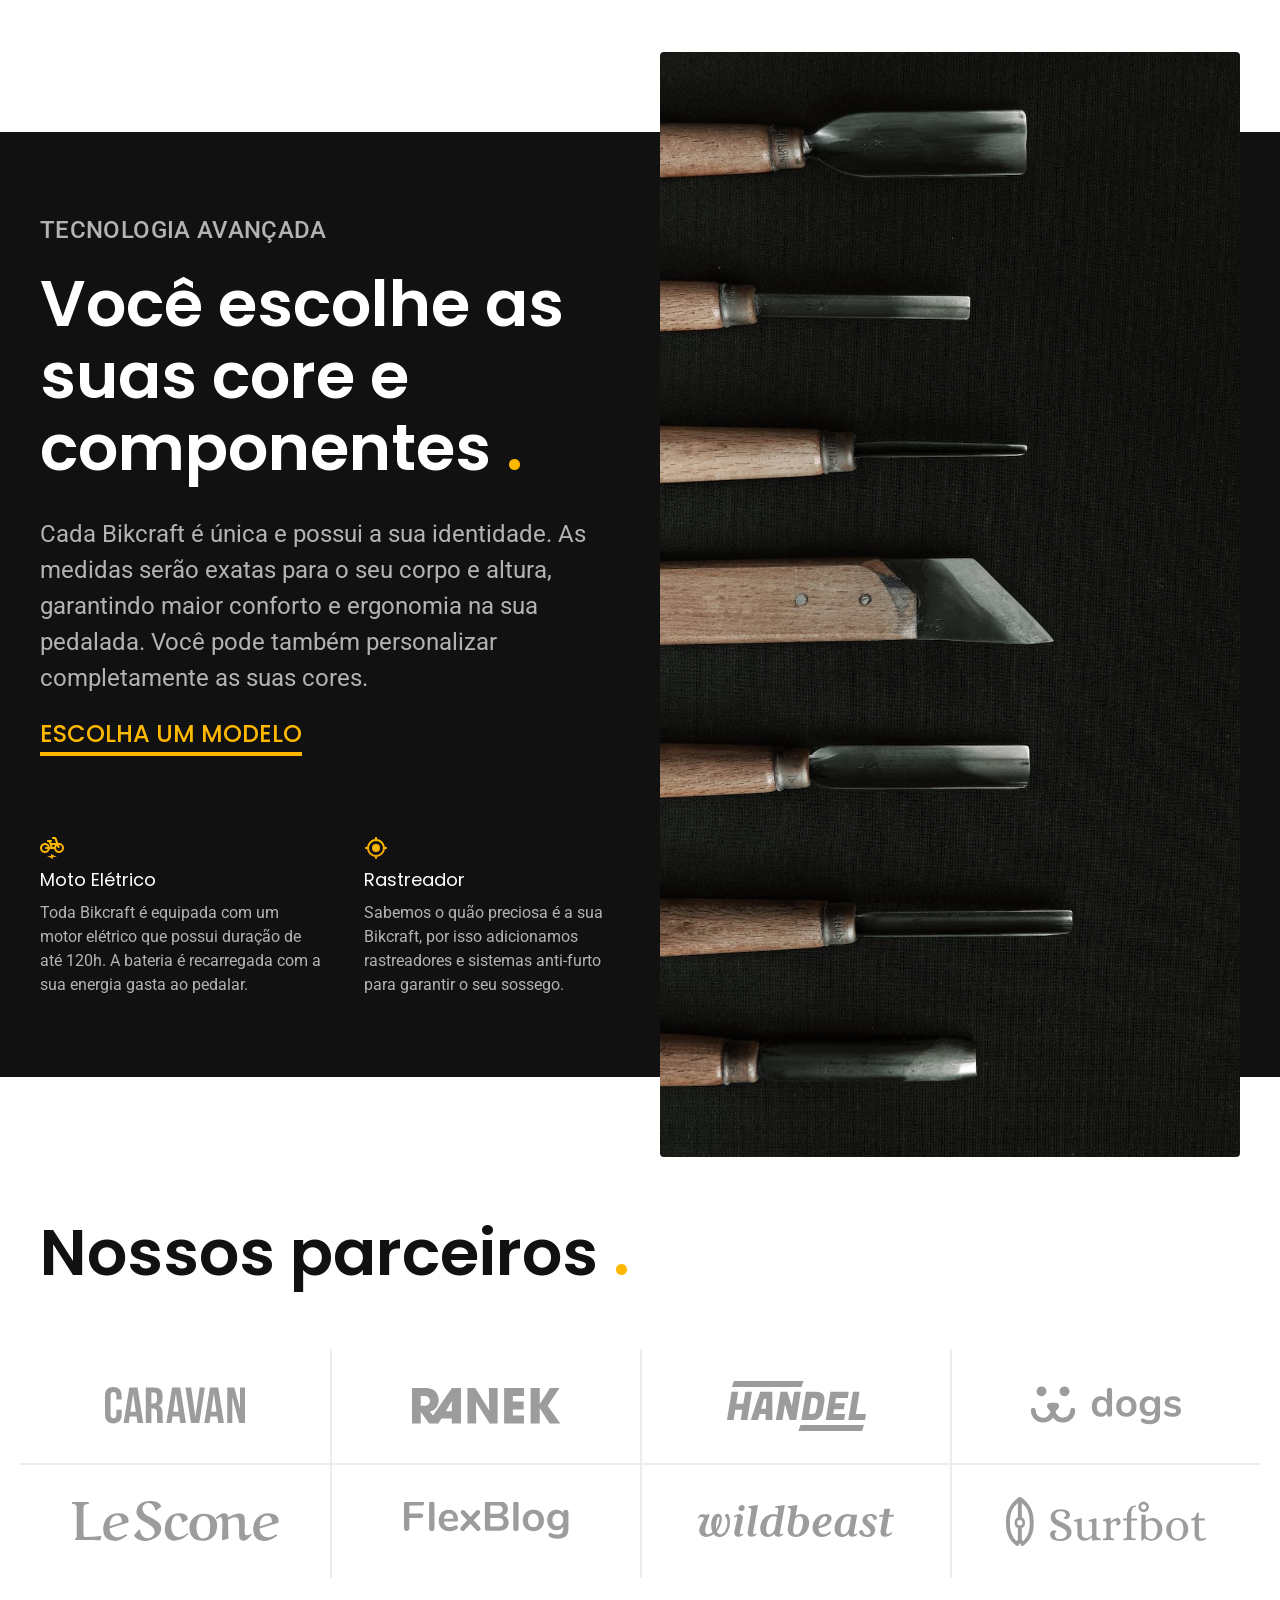
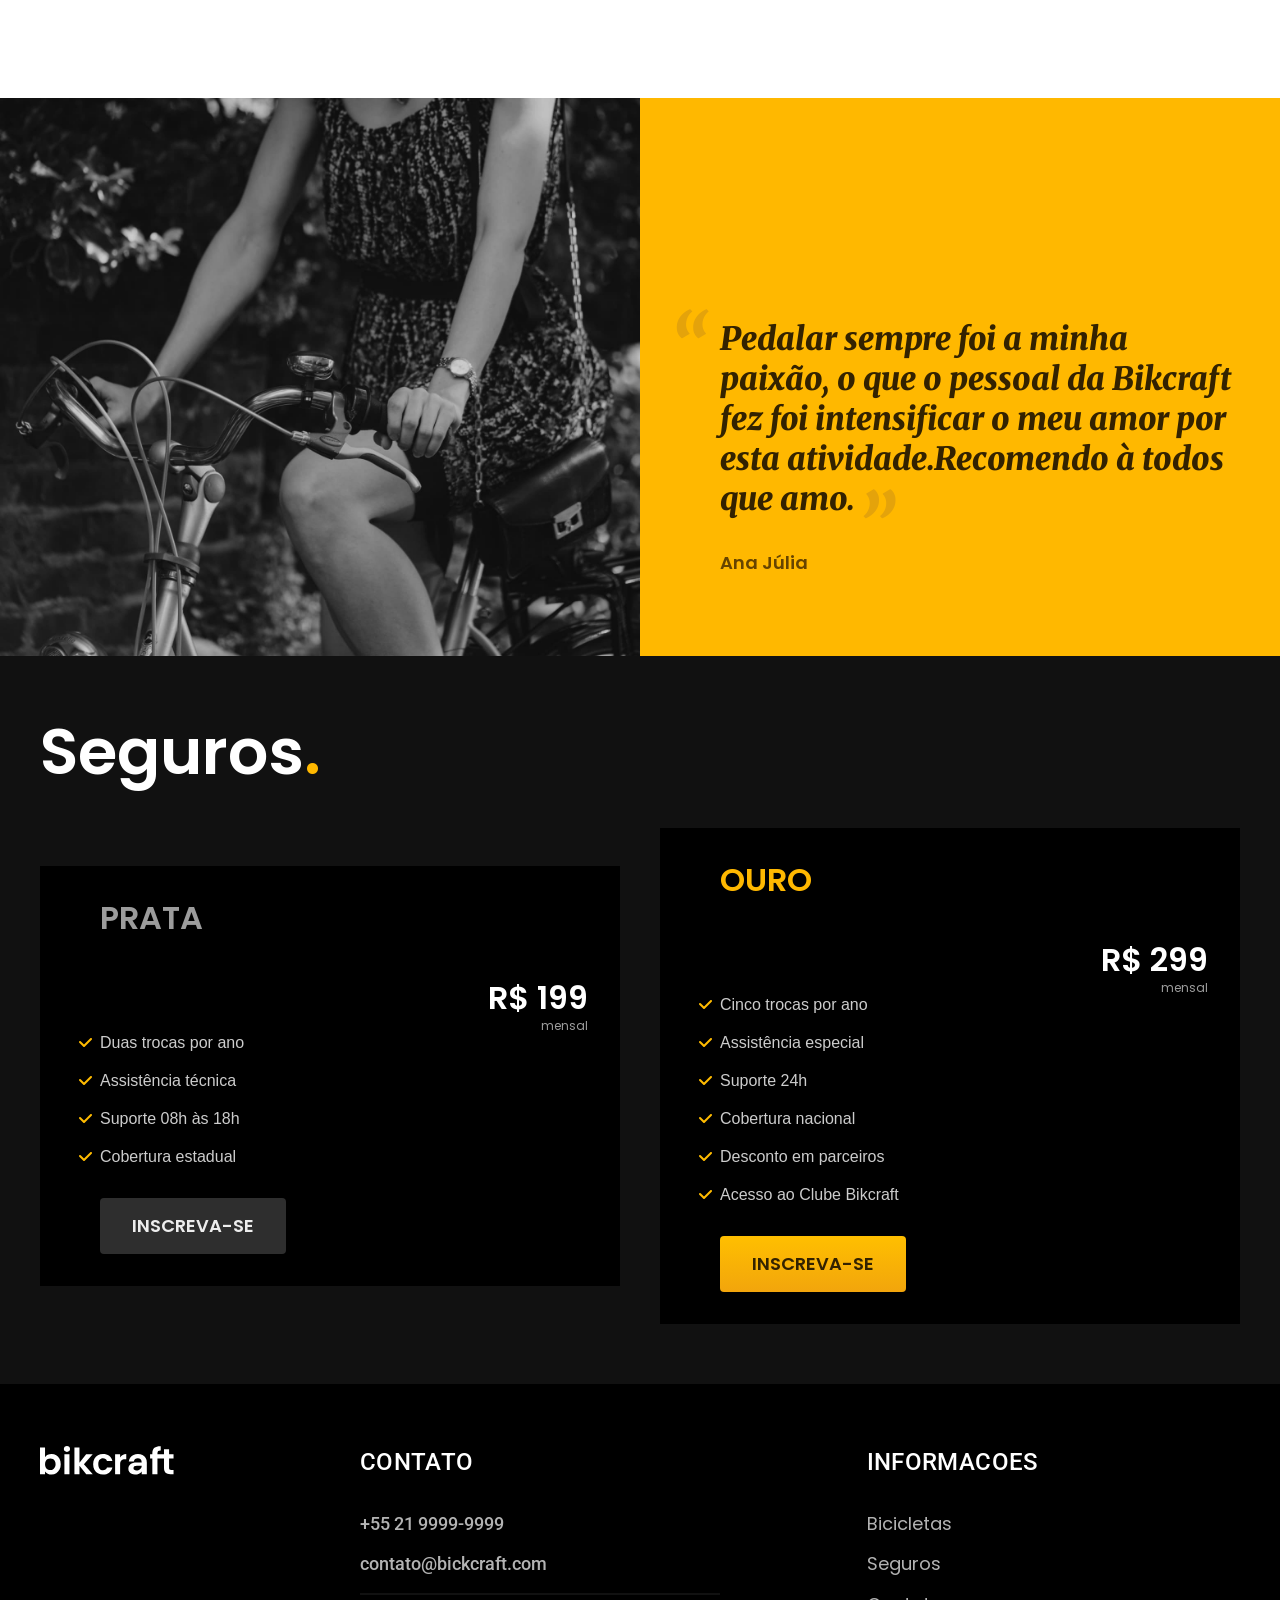
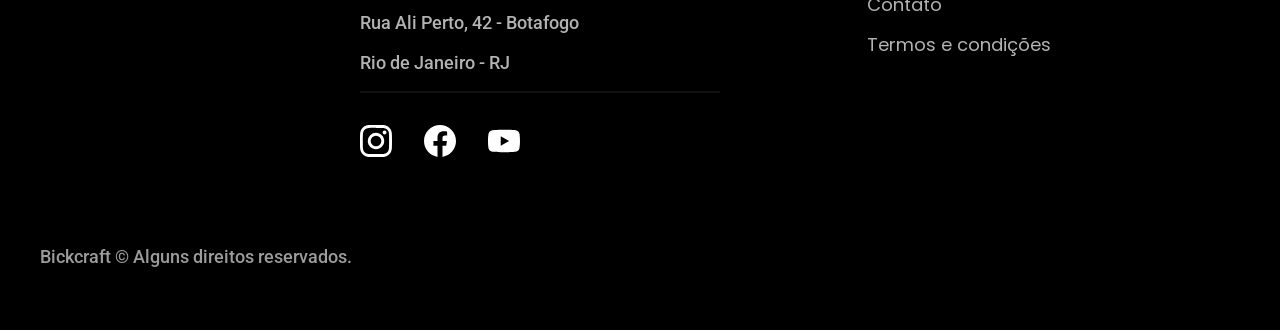
==== commit 60bae9cc: "style: footer" ====
--- a/index.html
+++ b/index.html
@@ -165,6 +165,41 @@
             </div>
         </div>
     </article>
+
+    <footer class="footer-bg">
+        <div class="footer container">
+            <img src="./img/bikcraft.svg" alt="Bickcraft">
+            <div class="footer-contato">
+                <h3 class="font-2-l-b cor-1">Contato</h3>
+                <ul class="font-2-m cor-5">
+                    <li><a href="tel:+552199999999"></a>+55 21 9999-9999</li>
+                    <li><a href="mailto:contato@Bickcraft.com"></a>contato@bickcraft.com</li>
+                    <li>Rua Ali Perto, 42 - Botafogo</li>
+                    <li>Rio de Janeiro - RJ</li>
+                </ul>
+
+                <div class="footer-redes">
+                    <a href="./"><img src="./img/redes/instagram.svg" alt="Instagram"></a>
+
+                    <a href="./"><img src="./img/redes/facebook.svg" alt="Facebook"></a>
+
+                    <a href="./"><img src="./img/redes/youtube.svg" alt="Youtuber"></a>
+                </div>
+            </div>
+            <div class="footer-informacoes">
+                <h3 class="font-2-l-b cor-1">Informacoes</h3>
+                <nav>
+                    <ul class="font-1-m cor-5">
+                        <li><a href="./pages/bicicletas.html">Bicicletas</a></li>
+                        <li> <a href="./pages/seguros.html">Seguros</a></li>
+                        <li><a href="./pages/contato.html">Contato</a></li>
+                        <li><a href="./pages/termos.html">Termos e condições</a></li>
+                    </ul>
+                </nav>
+            </div>
+            <p class="footer-copy font-2-m cor-6">Bickcraft © Alguns direitos reservados.</p>
+        </div>
+    </footer>
     
 </body>
 </html>
--- a/css/style.css
+++ b/css/style.css
@@ -10,6 +10,8 @@
 @import "./home/depoimento.css";
 @import "./seguros/seguros.css";
 
+@import "./global/footer.css";
+
 @import "./utilidades/componentes.css";
 
 @import "./bicicletas/bicicletas-lista.css";
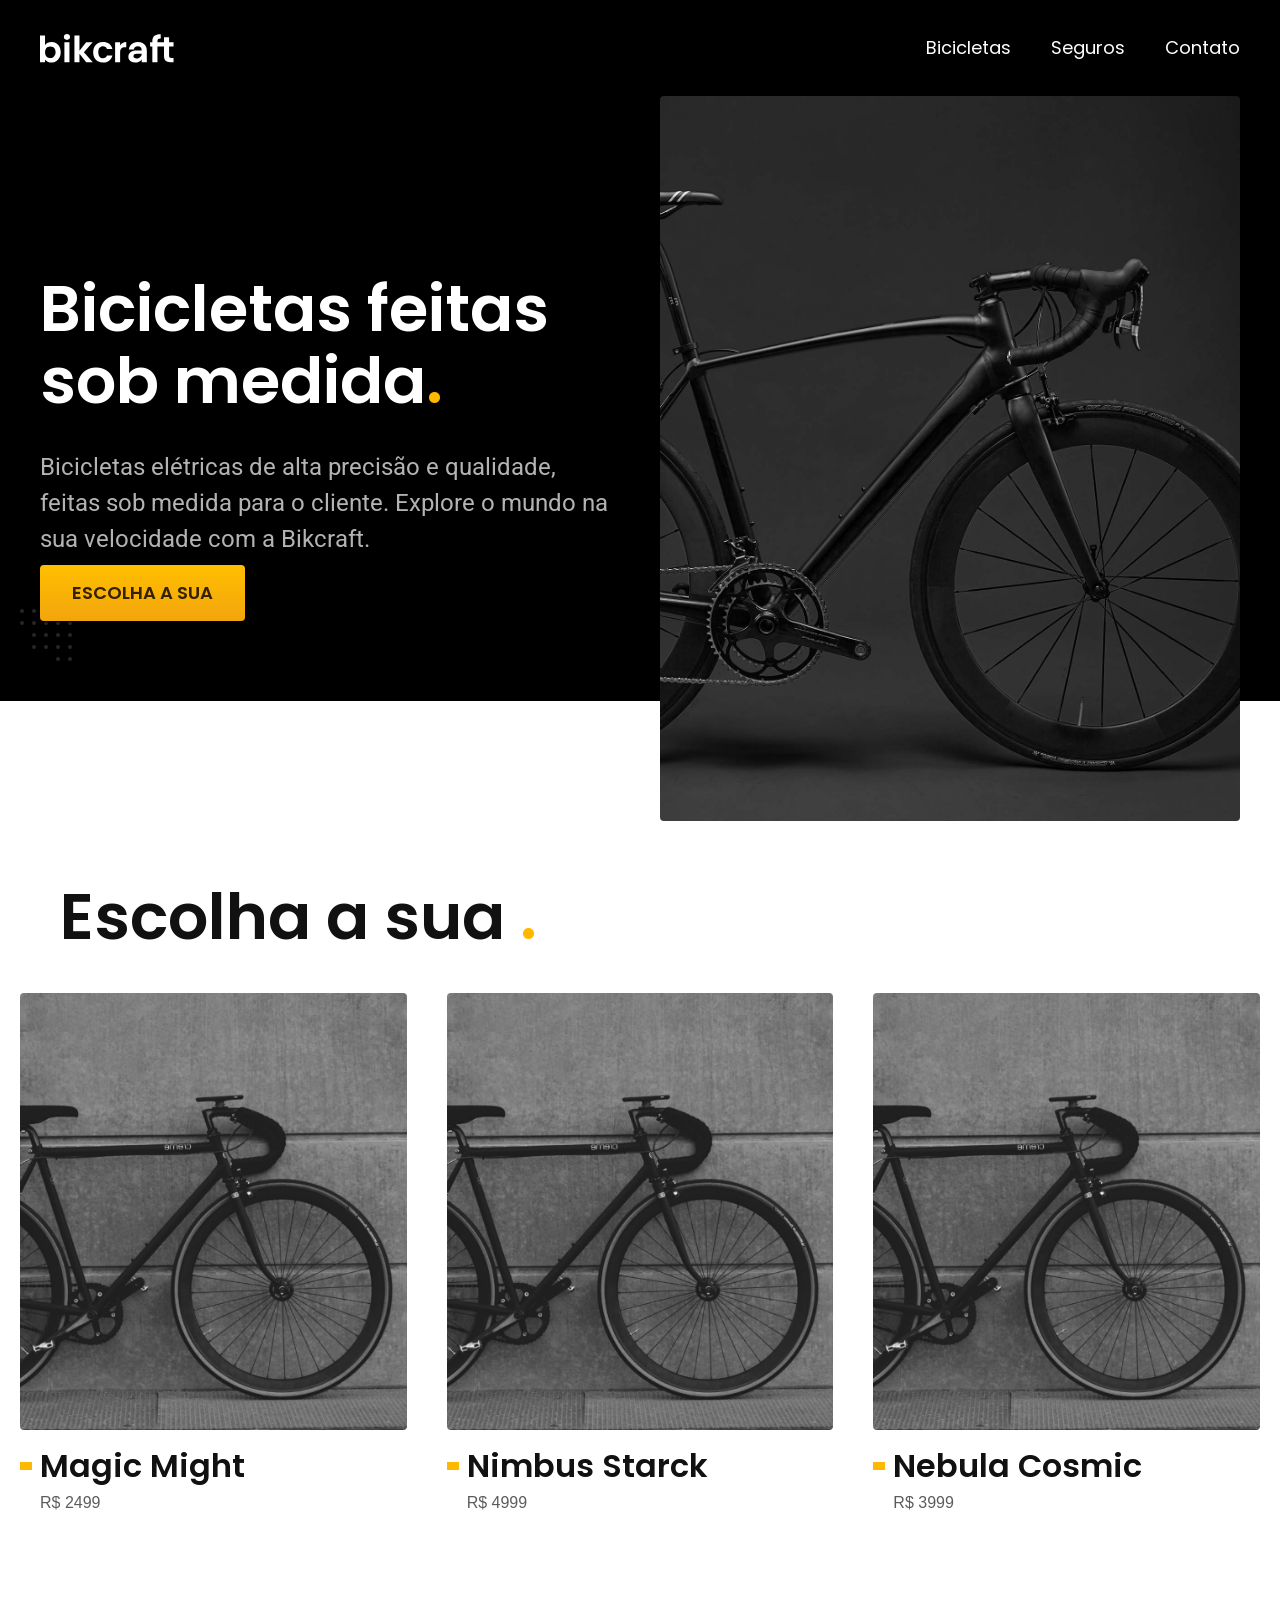
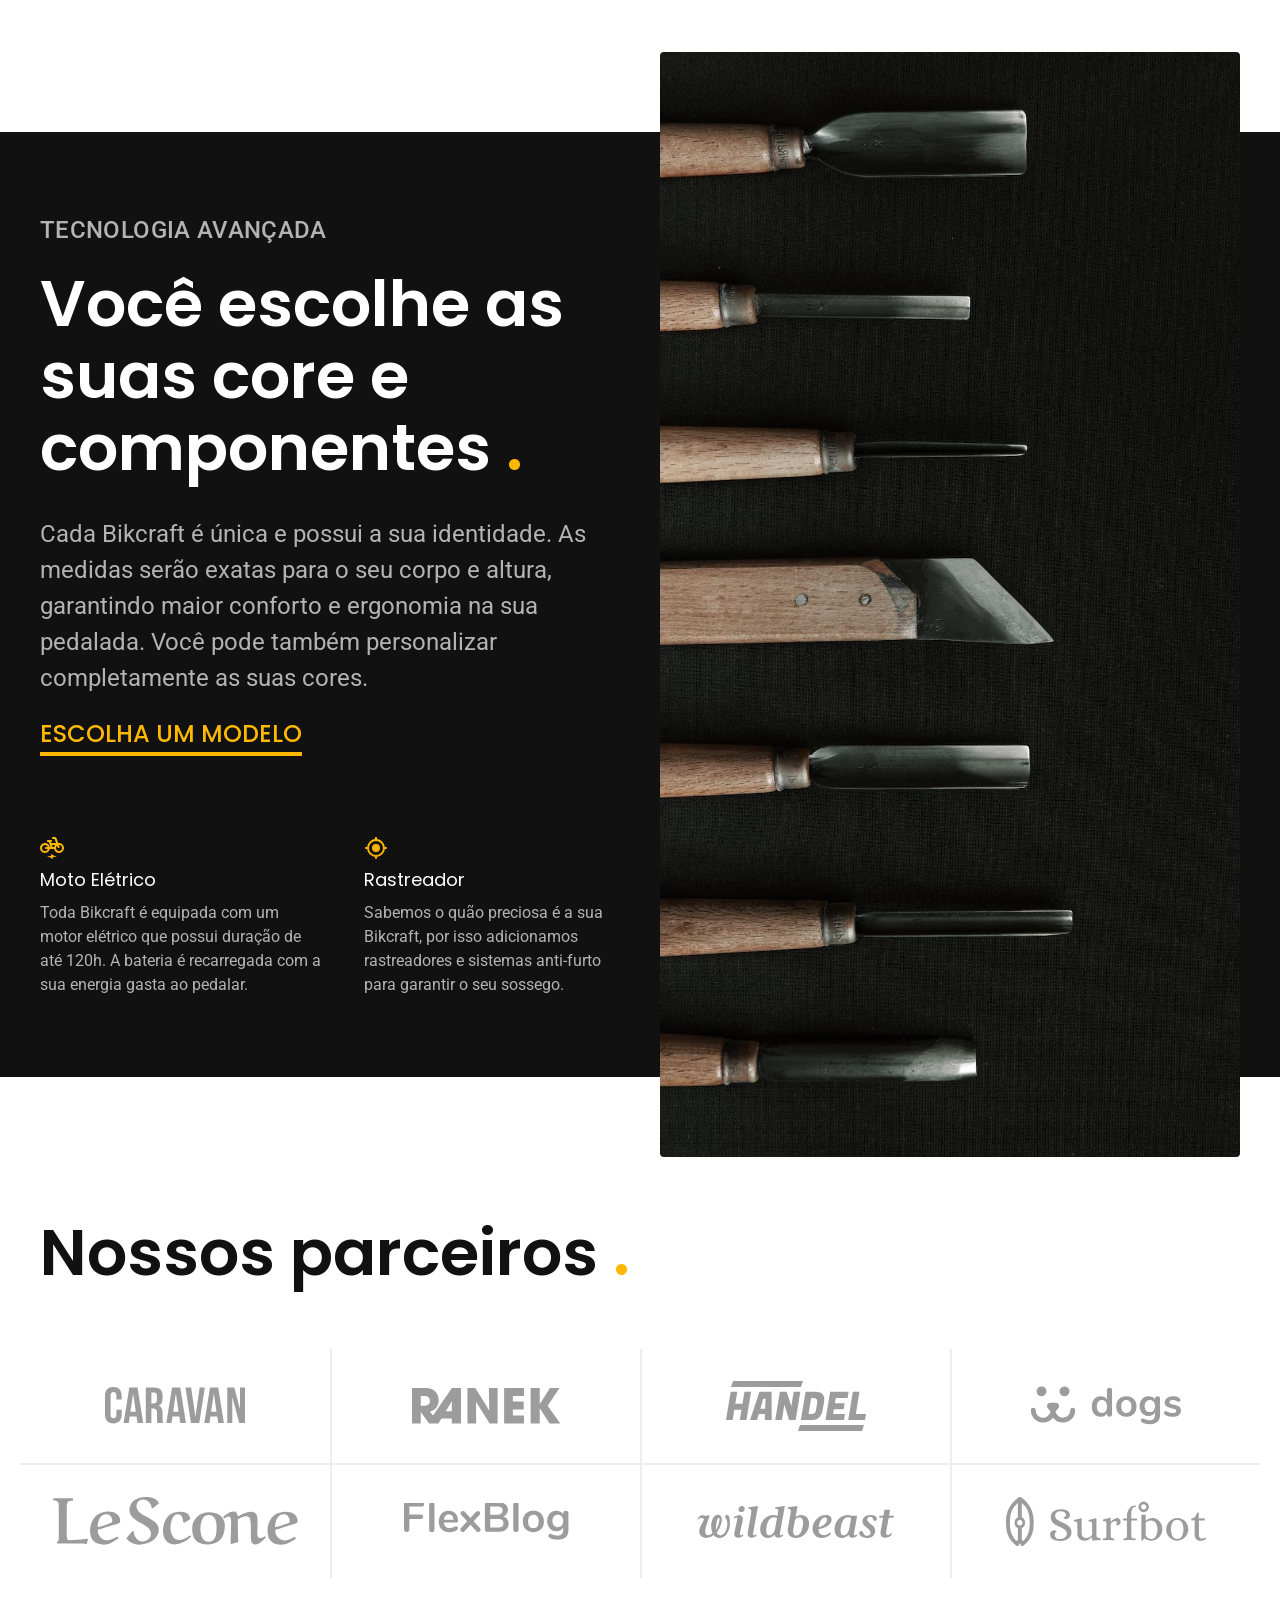
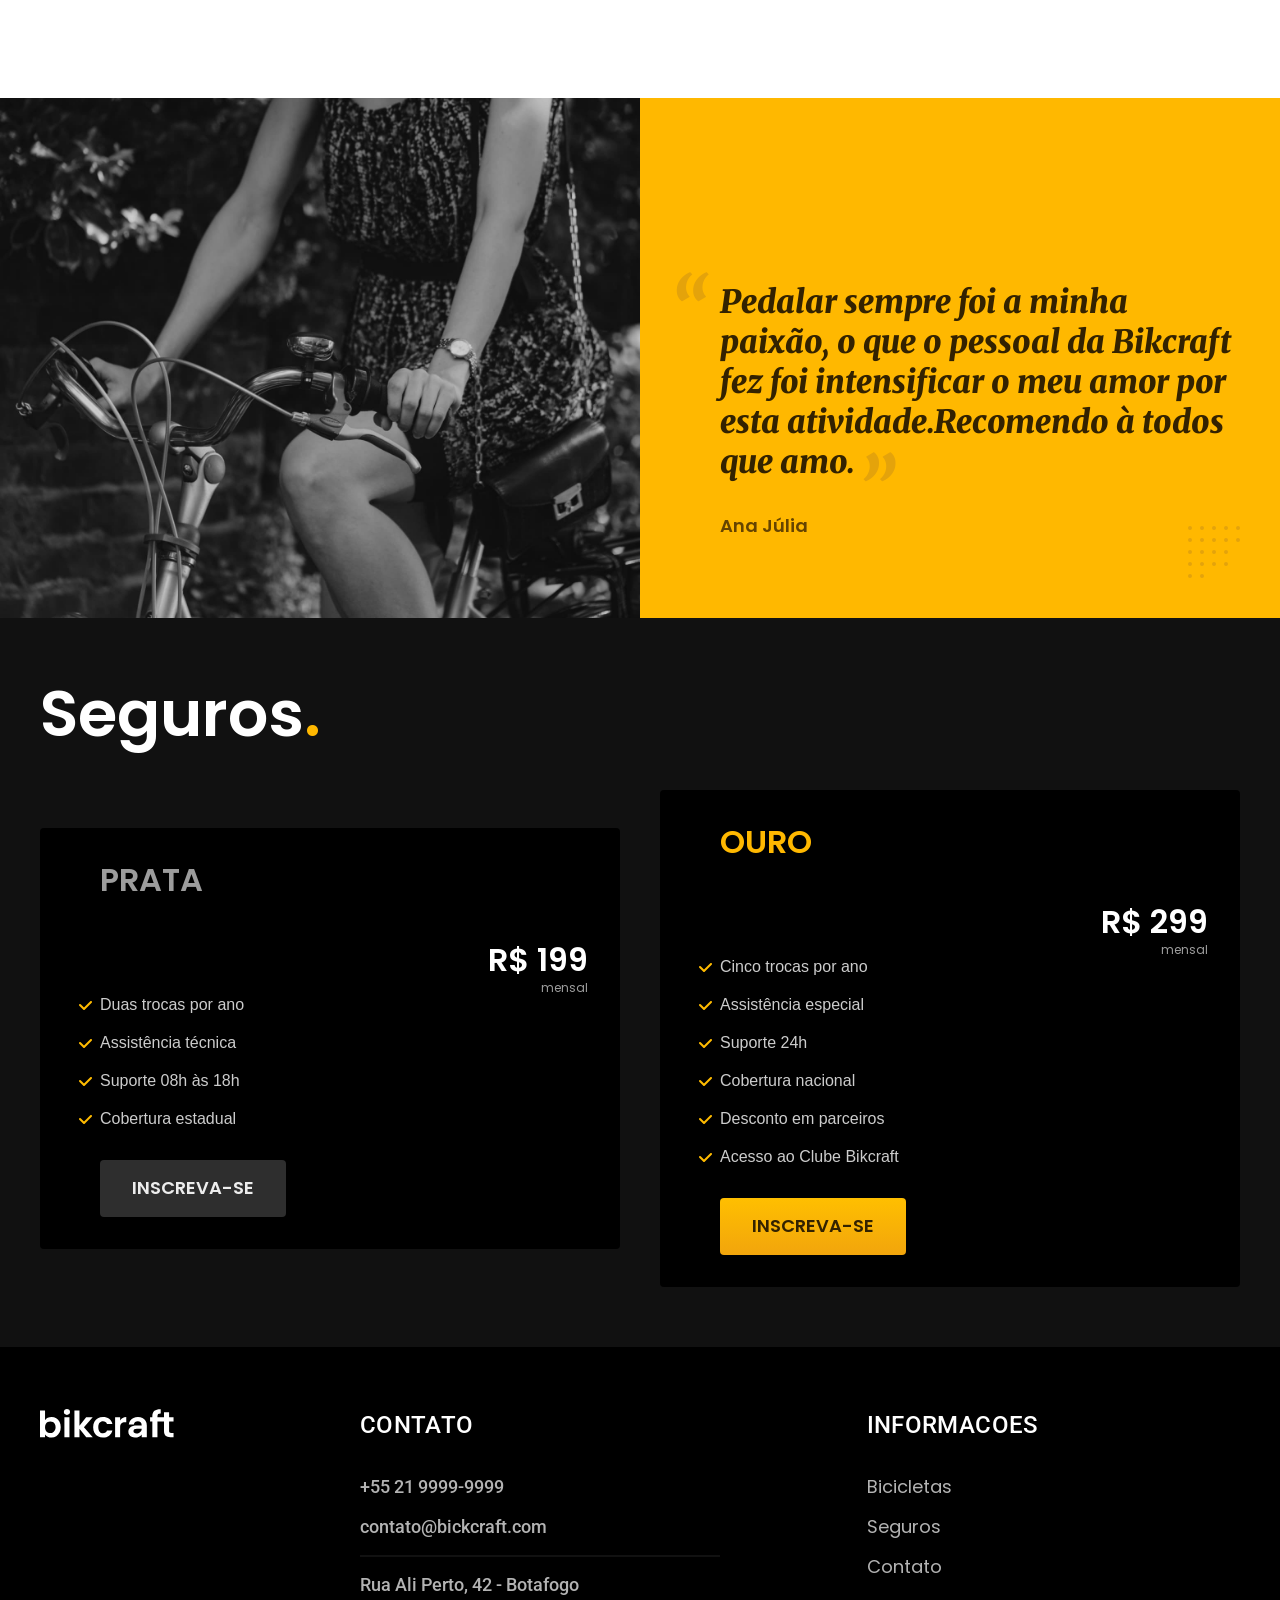
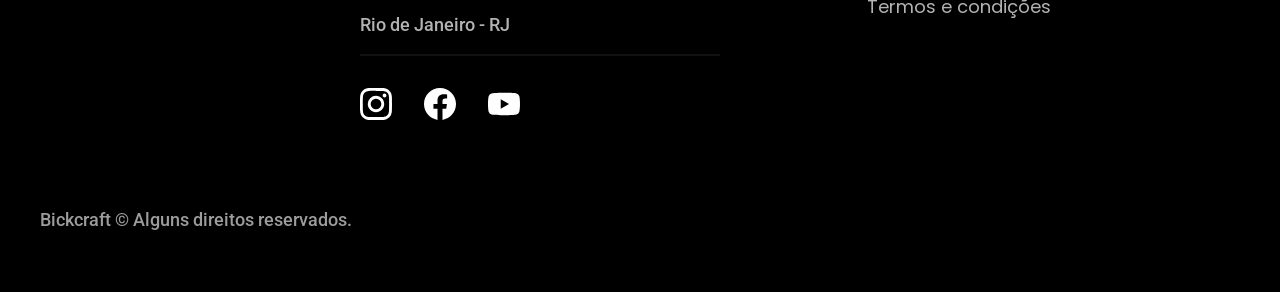
==== commit 101d2d5d: "style: imagens" ====
--- a/index.html
+++ b/index.html
@@ -10,12 +10,13 @@
     <link rel="preconnect" href="https://fonts.gstatic.com" crossorigin>
     <link href="https://fonts.googleapis.com/css2?family=Poppins:wght@400;600&family=Roboto:wght@400;500&display=swap" rel="stylesheet">
 
+    <link rel="preload" href="./css/style.css" as= "style">
     <link rel="stylesheet" href="./css/style.css">
 </head>
 <body>
     <header class="header-bg">
         <div class="header container">
-            <a href="./"><img src="./img/bikcraft.svg " alt="Bikcraft"></a>
+            <a href="./"><img src="./img/bikcraft.svg " width="136" alt="Bikcraft"></a>
             
             <nav aria-label="primaria" >
                 <ul class="header-menu font-1-m">
@@ -30,13 +31,16 @@
     <main class="introducao-bg">
         <div class="introducao container">
             <div class="introducao-conteudo">
-                <h1 class="font-1-xxl">Bicicletas feitas sob medida<span class="cor-p1">.</span></h1>
-                <p class="font-2-l">Bicicletas elétricas de alta precisão e qualidade,  feitas sob medida para o cliente. Explore o mundo na sua velocidade com a Bikcraft. </p>
+                <h1 class="font-1-xxl cor-1">Bicicletas feitas sob medida<span class="cor-p1">.</span></h1>
+                <p class="font-2-l cor-5">Bicicletas elétricas de alta precisão e qualidade,  feitas sob medida para o cliente. Explore o mundo na sua velocidade com a Bikcraft. </p>
                 <a class="botao" href="./pages/bicicletas.html">Escolha a sua</a>
             </div>
-            <div >
-                <img src="./img/fotos/introducao.jpg" alt="Bicicleta elétrica preta.">
-            </div>
+
+            <picture>
+                <source media="(max-width:800px)" src="./img/bicicletas/nimbus.jpg">
+                <img src="./img/fotos/introducao.jpg" width="1280" height="1280" alt="Bicicleta elétrica preta.">
+            
+            </picture>
         </div>
     </main>
 
@@ -46,7 +50,7 @@
         <ul>
             <li>
                 <a href="./pages/bicicletas/magic.html">
-                    <img src="./img/bicicletas/magic-home.jpg" alt="Bicicleta preta">
+                    <img src="./img/bicicletas/magic-home.jpg" width="920" height="1040" alt="Bicicleta preta">
                     <h3 class="font-1-xl">Magic Might</h3>
                     <span class="font-2m cor-8">R$ 2499</span>
                 </a>
@@ -54,7 +58,7 @@
 
             <li>
                 <a href="./pages/bicicletas/nimbus.html">
-                    <img src="./img/bicicletas/magic-home.jpg" alt="Bicicleta preta">
+                    <img src="./img/bicicletas/magic-home.jpg" width="920" height="1040" alt="Bicicleta preta" >
                     <h3 class="font-1-xl">Nimbus Starck</h3>
                     <span class="font-2m cor-8">R$ 4999</span>
                 </a>
@@ -62,7 +66,7 @@
 
             <li>
                 <a href="./pages/bicicletas/nebula.html">
-                    <img src="./img/bicicletas/magic-home.jpg" alt="Bicicleta preta">
+                    <img src="./img/bicicletas/magic-home.jpg" width="920" height="1040" alt="Bicicleta preta" >
                     <h3 class="font-1-xl">Nebula Cosmic</h3>
                     <span class="font-2m cor-8">R$ 3999</span>
                 </a>
@@ -81,13 +85,13 @@
 
             <div class="tecnologia-vantagens">
                 <div>
-                    <img src="./img/icones/eletrica.svg" alt="">
+                    <img src="./img/icones/eletrica.svg" alt="" width="24" height="24">
                     <h3 class="font-1-m cor-1">Moto Elétrico</h3>
                     <p class="font-2-s cor-5">Toda Bikcraft é equipada com um motor elétrico que possui duração de até 120h. A bateria é recarregada com a sua energia gasta ao pedalar.</p>
                 </div>
 
                 <div>
-                    <img src="./img/icones/rastreador.svg" alt="">
+                    <img src="./img/icones/rastreador.svg" alt="" width="24" height="24">
                     <h3 class="font-1-m cor-1">Rastreador</h3>
                     <p class="font-2-s cor-5">Sabemos o quão preciosa é a sua Bikcraft, por isso adicionamos rastreadores e sistemas anti-furto para garantir o seu sossego.</p>
                 </div>
@@ -96,7 +100,7 @@
            
         </div>
             <div class="tecnologia-img">
-                <img src="./img/fotos/tecnologia.jpg" alt="">
+                <img src="./img/fotos/tecnologia.jpg" alt="" width="1928" height="1928">
             </div>
         </div>
     </article>
@@ -105,14 +109,14 @@
         <h2 class="container font-1-xxl">Nossos parceiros <span class="cor-p1">.</span></h2>
 
         <ul>
-            <li><img src="./img/parceiros/caravan.svg" alt="caravan"></li>
-            <li><img src="./img/parceiros/ranek.svg" alt="ranek"></li>
-            <li><img src="./img/parceiros/handel.svg" alt="handel"></li>
-            <li><img src="./img/parceiros/dogs.svg" alt="dogs"></li>
-            <li><img src="./img/parceiros/lescone.svg" alt="lescone"></li>
-            <li><img src="./img/parceiros/flexblog.svg" alt="flexblog"></li>
-            <li><img src="./img/parceiros/wildbeast.svg" alt="wildbeast"></li> 
-            <li><img src="./img/parceiros/surfbot.svg" alt="surfbot"></li>
+            <li><img src="./img/parceiros/caravan.svg" width="140" height="38" alt="caravan"></li>
+            <li><img src="./img/parceiros/ranek.svg" width="149" height="36" alt="ranek"></li>
+            <li><img src="./img/parceiros/handel.svg" width="140" height="58"alt="handel"></li>
+            <li><img src="./img/parceiros/dogs.svg" width="152" height="39"alt="dogs"></li>
+            <li><img src="./img/parceiros/lescone.svg" width="266" height="41" alt="lescone"></li>
+            <li><img src="./img/parceiros/flexblog.svg" width="165" height="38" alt="flexblog"></li>
+            <li><img src="./img/parceiros/wildbeast.svg" width="196" height="34" alt="wildbeast"></li> 
+            <li><img src="./img/parceiros/surfbot.svg" width="200" height="49" alt="surfbot"></li>
                 
         </ul>
     </section>
@@ -168,7 +172,7 @@
 
     <footer class="footer-bg">
         <div class="footer container">
-            <img src="./img/bikcraft.svg" alt="Bickcraft">
+            <img src="./img/bikcraft.svg" width="136" height="32" alt="Bickcraft">
             <div class="footer-contato">
                 <h3 class="font-2-l-b cor-1">Contato</h3>
                 <ul class="font-2-m cor-5">
@@ -179,11 +183,11 @@
                 </ul>
 
                 <div class="footer-redes">
-                    <a href="./"><img src="./img/redes/instagram.svg" alt="Instagram"></a>
-
-                    <a href="./"><img src="./img/redes/facebook.svg" alt="Facebook"></a>
-
-                    <a href="./"><img src="./img/redes/youtube.svg" alt="Youtuber"></a>
+                    <a href="./"><img src="./img/redes/instagram.svg" width="32" height="32" alt="Instagram"></a>
+
+                    <a href="./"><img src="./img/redes/facebook.svg" width="32" height="32" alt="Facebook"></a>
+
+                    <a href="./"><img src="./img/redes/youtube.svg" width="32" height="32" alt="Youtuber"></a>
                 </div>
             </div>
             <div class="footer-informacoes">
--- a/css/style.css
+++ b/css/style.css
@@ -9,9 +9,23 @@
 @import "./home/parceiros.css";
 @import "./home/depoimento.css";
 @import "./seguros/seguros.css";
+@import "./seguros/vantagens.css";
+@import "./seguros/perguntas.css";
 
 @import "./global/footer.css";
 
+@import "./termos/termo.css";
+
 @import "./utilidades/componentes.css";
+@import "./utilidades/formulario.css";
 
-@import "./bicicletas/bicicletas-lista.css";+@import "./orcamento/orcamento.css";
+
+@import "./bicicletas/bicicletas-lista.css";
+@import "./bicicletas/bicicletas.css";
+
+@import "./bicicleta/bicicleta.css";
+@import "./bicicleta/seguro.css";
+
+@import "./contato/contato.css";
+@import "./contato/lojas.css";
--- a/css/style.css
+++ b/css/style.css
@@ -9,9 +9,23 @@
 @import "./home/parceiros.css";
 @import "./home/depoimento.css";
 @import "./seguros/seguros.css";
+@import "./seguros/vantagens.css";
+@import "./seguros/perguntas.css";
 
 @import "./global/footer.css";
 
+@import "./termos/termo.css";
+
 @import "./utilidades/componentes.css";
+@import "./utilidades/formulario.css";
 
-@import "./bicicletas/bicicletas-lista.css";+@import "./orcamento/orcamento.css";
+
+@import "./bicicletas/bicicletas-lista.css";
+@import "./bicicletas/bicicletas.css";
+
+@import "./bicicleta/bicicleta.css";
+@import "./bicicleta/seguro.css";
+
+@import "./contato/contato.css";
+@import "./contato/lojas.css";
